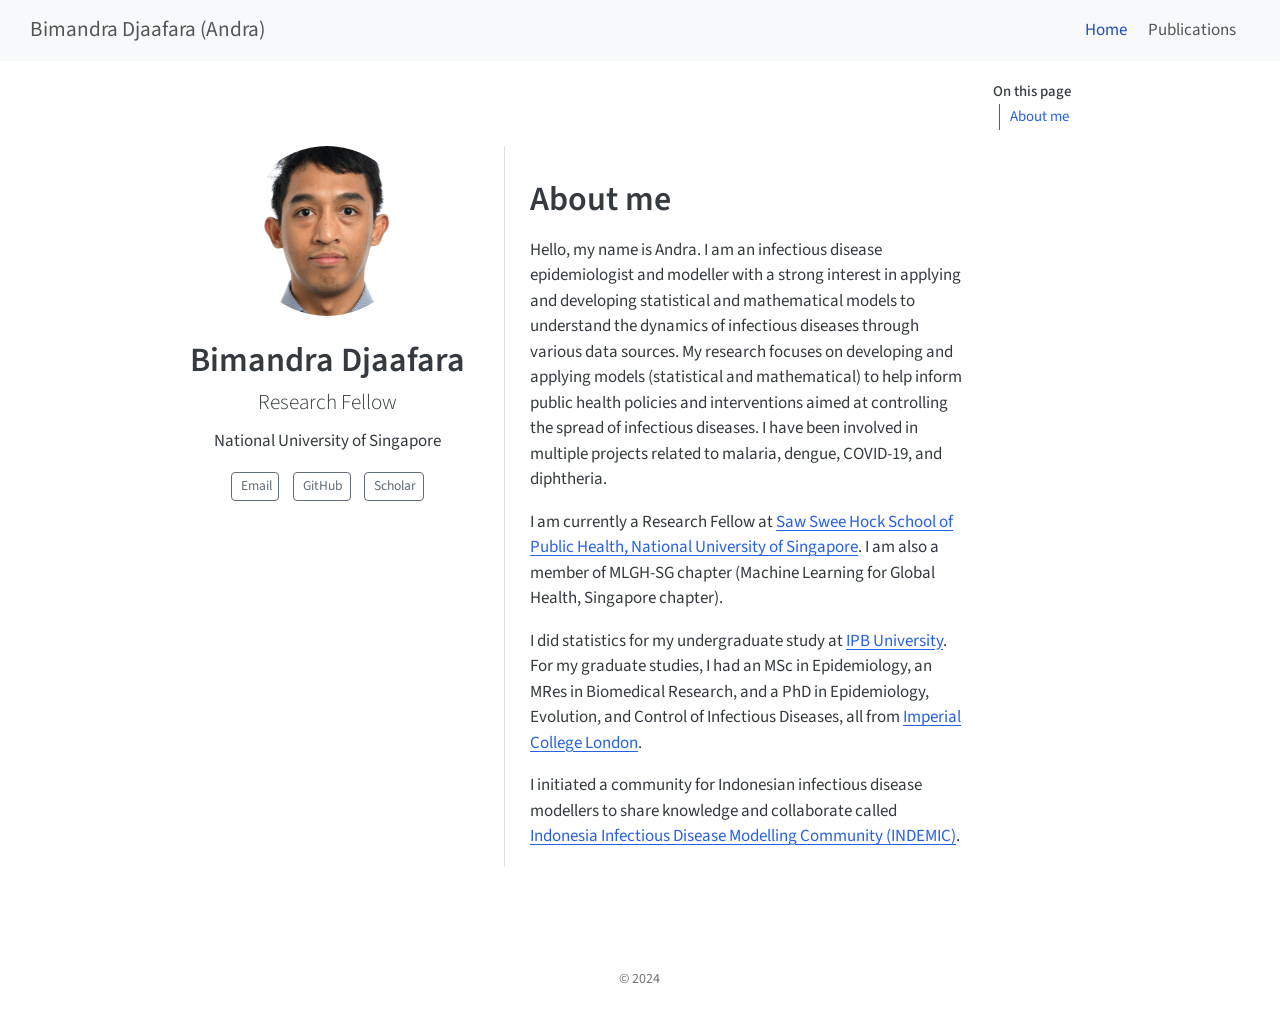
==== docs/index.html @ 8e2cbe67 "update home" ====
<!DOCTYPE html>
<html xmlns="http://www.w3.org/1999/xhtml" lang="en" xml:lang="en"><head>

<meta charset="utf-8">
<meta name="generator" content="quarto-1.4.555">

<meta name="viewport" content="width=device-width, initial-scale=1.0, user-scalable=yes">

<meta name="description" content="National University of Singapore">

<title>Bimandra Djaafara (Andra) - Bimandra Djaafara</title>
<style>
code{white-space: pre-wrap;}
span.smallcaps{font-variant: small-caps;}
div.columns{display: flex; gap: min(4vw, 1.5em);}
div.column{flex: auto; overflow-x: auto;}
div.hanging-indent{margin-left: 1.5em; text-indent: -1.5em;}
ul.task-list{list-style: none;}
ul.task-list li input[type="checkbox"] {
  width: 0.8em;
  margin: 0 0.8em 0.2em -1em; /* quarto-specific, see https://github.com/quarto-dev/quarto-cli/issues/4556 */ 
  vertical-align: middle;
}
</style>


<script src="site_libs/quarto-nav/quarto-nav.js"></script>
<script src="site_libs/quarto-nav/headroom.min.js"></script>
<script src="site_libs/clipboard/clipboard.min.js"></script>
<script src="site_libs/quarto-search/autocomplete.umd.js"></script>
<script src="site_libs/quarto-search/fuse.min.js"></script>
<script src="site_libs/quarto-search/quarto-search.js"></script>
<meta name="quarto:offset" content="./">
<script src="site_libs/quarto-html/quarto.js"></script>
<script src="site_libs/quarto-html/popper.min.js"></script>
<script src="site_libs/quarto-html/tippy.umd.min.js"></script>
<link href="site_libs/quarto-html/tippy.css" rel="stylesheet">
<link href="site_libs/quarto-html/quarto-syntax-highlighting.css" rel="stylesheet" id="quarto-text-highlighting-styles">
<script src="site_libs/bootstrap/bootstrap.min.js"></script>
<link href="site_libs/bootstrap/bootstrap-icons.css" rel="stylesheet">
<link href="site_libs/bootstrap/bootstrap.min.css" rel="stylesheet" id="quarto-bootstrap" data-mode="light">
<script id="quarto-search-options" type="application/json">{
  "location": "navbar",
  "copy-button": false,
  "collapse-after": 3,
  "panel-placement": "end",
  "type": "overlay",
  "limit": 50,
  "keyboard-shortcut": [
    "f",
    "/",
    "s"
  ],
  "show-item-context": false,
  "language": {
    "search-no-results-text": "No results",
    "search-matching-documents-text": "matching documents",
    "search-copy-link-title": "Copy link to search",
    "search-hide-matches-text": "Hide additional matches",
    "search-more-match-text": "more match in this document",
    "search-more-matches-text": "more matches in this document",
    "search-clear-button-title": "Clear",
    "search-text-placeholder": "",
    "search-detached-cancel-button-title": "Cancel",
    "search-submit-button-title": "Submit",
    "search-label": "Search"
  }
}</script>


<link rel="stylesheet" href="styles.css">
</head>

<body class="nav-fixed">

<div id="quarto-search-results"></div>
  <header id="quarto-header" class="headroom fixed-top">
    <nav class="navbar navbar-expand-lg " data-bs-theme="dark">
      <div class="navbar-container container-fluid">
      <div class="navbar-brand-container mx-auto">
    <a class="navbar-brand" href="./index.html">
    <span class="navbar-title">Bimandra Djaafara (Andra)</span>
    </a>
  </div>
            <div id="quarto-search" class="" title="Search"></div>
          <button class="navbar-toggler" type="button" data-bs-toggle="collapse" data-bs-target="#navbarCollapse" aria-controls="navbarCollapse" aria-expanded="false" aria-label="Toggle navigation" onclick="if (window.quartoToggleHeadroom) { window.quartoToggleHeadroom(); }">
  <span class="navbar-toggler-icon"></span>
</button>
          <div class="collapse navbar-collapse" id="navbarCollapse">
            <ul class="navbar-nav navbar-nav-scroll ms-auto">
  <li class="nav-item">
    <a class="nav-link active" href="./index.html" aria-current="page"> 
<span class="menu-text">Home</span></a>
  </li>  
  <li class="nav-item">
    <a class="nav-link" href="./publications.html"> 
<span class="menu-text">Publications</span></a>
  </li>  
</ul>
          </div> <!-- /navcollapse -->
          <div class="quarto-navbar-tools">
</div>
      </div> <!-- /container-fluid -->
    </nav>
</header>
<!-- content -->
<div id="quarto-content" class="quarto-container page-columns page-rows-contents page-layout-article page-navbar">
<!-- sidebar -->
<!-- margin-sidebar -->
    <div id="quarto-margin-sidebar" class="sidebar margin-sidebar">
        <nav id="TOC" role="doc-toc" class="toc-active">
    <h2 id="toc-title">On this page</h2>
   
  <ul>
  <li><a href="#about-me" id="toc-about-me" class="nav-link active" data-scroll-target="#about-me">About me</a></li>
  </ul>
</nav>
    </div>
<!-- main -->
<main class="content" id="quarto-document-content">




<div class="quarto-about-trestles content">
  <div class="about-entity">
    <img src="img/photo.jpg" class="about-image
  round " style="height: 10em; width: 10em;">
<header id="title-block-header" class="quarto-title-block default">
<div class="quarto-title">
<h1 class="title">Bimandra Djaafara</h1>
<p class="subtitle lead">Research Fellow</p>
</div>
<div>
  <div class="description">
    National University of Singapore
  </div>
</div>
<div class="quarto-title-meta">
  </div>
</header>
    <div class="about-links">
  <a href="mailto:bimandra.djaafara@gmail.com" class="about-link" rel="" target="">
    <i class="bi bi-envelope"></i>
     <span class="about-link-text">Email</span>
  </a>
  <a href="https://github.com/andradjaafara" class="about-link" rel="" target="">
    <i class="bi bi-github"></i>
     <span class="about-link-text">GitHub</span>
  </a>
  <a href="https://scholar.google.com/citations?user=Ck1JrcIAAAAJ&amp;hl=en" class="about-link" rel="" target="">
    <i class="bi bi-mortarboard-fill"></i>
     <span class="about-link-text">Scholar</span>
  </a>
</div>
  </div>
  <div class="about-contents"><div id="ppc">
<section id="about-me" class="level1">
<h1>About me</h1>
<p>Hello, my name is Andra. I am an infectious disease epidemiologist and modeller with a strong interest in applying and developing statistical and mathematical models to understand the dynamics of infectious diseases through various data sources. My research focuses on developing and applying models (statistical and mathematical) to help inform public health policies and interventions aimed at controlling the spread of infectious diseases. I have been involved in multiple projects related to malaria, dengue, COVID-19, and diphtheria.</p>
<p>I am currently a Research Fellow at <a href="https://sph.nus.edu.sg/">Saw Swee Hock School of Public Health, National University of Singapore</a>. I am also a member of MLGH-SG chapter (Machine Learning for Global Health, Singapore chapter).</p>
<p>I did statistics for my undergraduate study at <a href="https://stat.ipb.ac.id/">IPB University</a>. For my graduate studies, I had an MSc in Epidemiology, an MRes in Biomedical Research, and a PhD in Epidemiology, Evolution, and Control of Infectious Diseases, all from <a href="https://www.imperial.ac.uk/mrc-global-infectious-disease-analysis/">Imperial College London</a>.</p>
<p>I initiated a community for Indonesian infectious disease modellers to share knowledge and collaborate called <a href="https://sites.google.com/view/indemic/home">Indonesia Infectious Disease Modelling Community (INDEMIC)</a>.</p>
</section>
</div></div>
</div>





</main> <!-- /main -->
<script id="quarto-html-after-body" type="application/javascript">
window.document.addEventListener("DOMContentLoaded", function (event) {
  const toggleBodyColorMode = (bsSheetEl) => {
    const mode = bsSheetEl.getAttribute("data-mode");
    const bodyEl = window.document.querySelector("body");
    if (mode === "dark") {
      bodyEl.classList.add("quarto-dark");
      bodyEl.classList.remove("quarto-light");
    } else {
      bodyEl.classList.add("quarto-light");
      bodyEl.classList.remove("quarto-dark");
    }
  }
  const toggleBodyColorPrimary = () => {
    const bsSheetEl = window.document.querySelector("link#quarto-bootstrap");
    if (bsSheetEl) {
      toggleBodyColorMode(bsSheetEl);
    }
  }
  toggleBodyColorPrimary();  
  const isCodeAnnotation = (el) => {
    for (const clz of el.classList) {
      if (clz.startsWith('code-annotation-')) {                     
        return true;
      }
    }
    return false;
  }
  const clipboard = new window.ClipboardJS('.code-copy-button', {
    text: function(trigger) {
      const codeEl = trigger.previousElementSibling.cloneNode(true);
      for (const childEl of codeEl.children) {
        if (isCodeAnnotation(childEl)) {
          childEl.remove();
        }
      }
      return codeEl.innerText;
    }
  });
  clipboard.on('success', function(e) {
    // button target
    const button = e.trigger;
    // don't keep focus
    button.blur();
    // flash "checked"
    button.classList.add('code-copy-button-checked');
    var currentTitle = button.getAttribute("title");
    button.setAttribute("title", "Copied!");
    let tooltip;
    if (window.bootstrap) {
      button.setAttribute("data-bs-toggle", "tooltip");
      button.setAttribute("data-bs-placement", "left");
      button.setAttribute("data-bs-title", "Copied!");
      tooltip = new bootstrap.Tooltip(button, 
        { trigger: "manual", 
          customClass: "code-copy-button-tooltip",
          offset: [0, -8]});
      tooltip.show();    
    }
    setTimeout(function() {
      if (tooltip) {
        tooltip.hide();
        button.removeAttribute("data-bs-title");
        button.removeAttribute("data-bs-toggle");
        button.removeAttribute("data-bs-placement");
      }
      button.setAttribute("title", currentTitle);
      button.classList.remove('code-copy-button-checked');
    }, 1000);
    // clear code selection
    e.clearSelection();
  });
    var localhostRegex = new RegExp(/^(?:http|https):\/\/localhost\:?[0-9]*\//);
    var mailtoRegex = new RegExp(/^mailto:/);
      var filterRegex = new RegExp('/' + window.location.host + '/');
    var isInternal = (href) => {
        return filterRegex.test(href) || localhostRegex.test(href) || mailtoRegex.test(href);
    }
    // Inspect non-navigation links and adorn them if external
 	var links = window.document.querySelectorAll('a[href]:not(.nav-link):not(.navbar-brand):not(.toc-action):not(.sidebar-link):not(.sidebar-item-toggle):not(.pagination-link):not(.no-external):not([aria-hidden]):not(.dropdown-item):not(.quarto-navigation-tool)');
    for (var i=0; i<links.length; i++) {
      const link = links[i];
      if (!isInternal(link.href)) {
        // undo the damage that might have been done by quarto-nav.js in the case of
        // links that we want to consider external
        if (link.dataset.originalHref !== undefined) {
          link.href = link.dataset.originalHref;
        }
      }
    }
  function tippyHover(el, contentFn, onTriggerFn, onUntriggerFn) {
    const config = {
      allowHTML: true,
      maxWidth: 500,
      delay: 100,
      arrow: false,
      appendTo: function(el) {
          return el.parentElement;
      },
      interactive: true,
      interactiveBorder: 10,
      theme: 'quarto',
      placement: 'bottom-start',
    };
    if (contentFn) {
      config.content = contentFn;
    }
    if (onTriggerFn) {
      config.onTrigger = onTriggerFn;
    }
    if (onUntriggerFn) {
      config.onUntrigger = onUntriggerFn;
    }
    window.tippy(el, config); 
  }
  const noterefs = window.document.querySelectorAll('a[role="doc-noteref"]');
  for (var i=0; i<noterefs.length; i++) {
    const ref = noterefs[i];
    tippyHover(ref, function() {
      // use id or data attribute instead here
      let href = ref.getAttribute('data-footnote-href') || ref.getAttribute('href');
      try { href = new URL(href).hash; } catch {}
      const id = href.replace(/^#\/?/, "");
      const note = window.document.getElementById(id);
      if (note) {
        return note.innerHTML;
      } else {
        return "";
      }
    });
  }
  const xrefs = window.document.querySelectorAll('a.quarto-xref');
  const processXRef = (id, note) => {
    // Strip column container classes
    const stripColumnClz = (el) => {
      el.classList.remove("page-full", "page-columns");
      if (el.children) {
        for (const child of el.children) {
          stripColumnClz(child);
        }
      }
    }
    stripColumnClz(note)
    if (id === null || id.startsWith('sec-')) {
      // Special case sections, only their first couple elements
      const container = document.createElement("div");
      if (note.children && note.children.length > 2) {
        container.appendChild(note.children[0].cloneNode(true));
        for (let i = 1; i < note.children.length; i++) {
          const child = note.children[i];
          if (child.tagName === "P" && child.innerText === "") {
            continue;
          } else {
            container.appendChild(child.cloneNode(true));
            break;
          }
        }
        if (window.Quarto?.typesetMath) {
          window.Quarto.typesetMath(container);
        }
        return container.innerHTML
      } else {
        if (window.Quarto?.typesetMath) {
          window.Quarto.typesetMath(note);
        }
        return note.innerHTML;
      }
    } else {
      // Remove any anchor links if they are present
      const anchorLink = note.querySelector('a.anchorjs-link');
      if (anchorLink) {
        anchorLink.remove();
      }
      if (window.Quarto?.typesetMath) {
        window.Quarto.typesetMath(note);
      }
      // TODO in 1.5, we should make sure this works without a callout special case
      if (note.classList.contains("callout")) {
        return note.outerHTML;
      } else {
        return note.innerHTML;
      }
    }
  }
  for (var i=0; i<xrefs.length; i++) {
    const xref = xrefs[i];
    tippyHover(xref, undefined, function(instance) {
      instance.disable();
      let url = xref.getAttribute('href');
      let hash = undefined; 
      if (url.startsWith('#')) {
        hash = url;
      } else {
        try { hash = new URL(url).hash; } catch {}
      }
      if (hash) {
        const id = hash.replace(/^#\/?/, "");
        const note = window.document.getElementById(id);
        if (note !== null) {
          try {
            const html = processXRef(id, note.cloneNode(true));
            instance.setContent(html);
          } finally {
            instance.enable();
            instance.show();
          }
        } else {
          // See if we can fetch this
          fetch(url.split('#')[0])
          .then(res => res.text())
          .then(html => {
            const parser = new DOMParser();
            const htmlDoc = parser.parseFromString(html, "text/html");
            const note = htmlDoc.getElementById(id);
            if (note !== null) {
              const html = processXRef(id, note);
              instance.setContent(html);
            } 
          }).finally(() => {
            instance.enable();
            instance.show();
          });
        }
      } else {
        // See if we can fetch a full url (with no hash to target)
        // This is a special case and we should probably do some content thinning / targeting
        fetch(url)
        .then(res => res.text())
        .then(html => {
          const parser = new DOMParser();
          const htmlDoc = parser.parseFromString(html, "text/html");
          const note = htmlDoc.querySelector('main.content');
          if (note !== null) {
            // This should only happen for chapter cross references
            // (since there is no id in the URL)
            // remove the first header
            if (note.children.length > 0 && note.children[0].tagName === "HEADER") {
              note.children[0].remove();
            }
            const html = processXRef(null, note);
            instance.setContent(html);
          } 
        }).finally(() => {
          instance.enable();
          instance.show();
        });
      }
    }, function(instance) {
    });
  }
      let selectedAnnoteEl;
      const selectorForAnnotation = ( cell, annotation) => {
        let cellAttr = 'data-code-cell="' + cell + '"';
        let lineAttr = 'data-code-annotation="' +  annotation + '"';
        const selector = 'span[' + cellAttr + '][' + lineAttr + ']';
        return selector;
      }
      const selectCodeLines = (annoteEl) => {
        const doc = window.document;
        const targetCell = annoteEl.getAttribute("data-target-cell");
        const targetAnnotation = annoteEl.getAttribute("data-target-annotation");
        const annoteSpan = window.document.querySelector(selectorForAnnotation(targetCell, targetAnnotation));
        const lines = annoteSpan.getAttribute("data-code-lines").split(",");
        const lineIds = lines.map((line) => {
          return targetCell + "-" + line;
        })
        let top = null;
        let height = null;
        let parent = null;
        if (lineIds.length > 0) {
            //compute the position of the single el (top and bottom and make a div)
            const el = window.document.getElementById(lineIds[0]);
            top = el.offsetTop;
            height = el.offsetHeight;
            parent = el.parentElement.parentElement;
          if (lineIds.length > 1) {
            const lastEl = window.document.getElementById(lineIds[lineIds.length - 1]);
            const bottom = lastEl.offsetTop + lastEl.offsetHeight;
            height = bottom - top;
          }
          if (top !== null && height !== null && parent !== null) {
            // cook up a div (if necessary) and position it 
            let div = window.document.getElementById("code-annotation-line-highlight");
            if (div === null) {
              div = window.document.createElement("div");
              div.setAttribute("id", "code-annotation-line-highlight");
              div.style.position = 'absolute';
              parent.appendChild(div);
            }
            div.style.top = top - 2 + "px";
            div.style.height = height + 4 + "px";
            div.style.left = 0;
            let gutterDiv = window.document.getElementById("code-annotation-line-highlight-gutter");
            if (gutterDiv === null) {
              gutterDiv = window.document.createElement("div");
              gutterDiv.setAttribute("id", "code-annotation-line-highlight-gutter");
              gutterDiv.style.position = 'absolute';
              const codeCell = window.document.getElementById(targetCell);
              const gutter = codeCell.querySelector('.code-annotation-gutter');
              gutter.appendChild(gutterDiv);
            }
            gutterDiv.style.top = top - 2 + "px";
            gutterDiv.style.height = height + 4 + "px";
          }
          selectedAnnoteEl = annoteEl;
        }
      };
      const unselectCodeLines = () => {
        const elementsIds = ["code-annotation-line-highlight", "code-annotation-line-highlight-gutter"];
        elementsIds.forEach((elId) => {
          const div = window.document.getElementById(elId);
          if (div) {
            div.remove();
          }
        });
        selectedAnnoteEl = undefined;
      };
        // Handle positioning of the toggle
    window.addEventListener(
      "resize",
      throttle(() => {
        elRect = undefined;
        if (selectedAnnoteEl) {
          selectCodeLines(selectedAnnoteEl);
        }
      }, 10)
    );
    function throttle(fn, ms) {
    let throttle = false;
    let timer;
      return (...args) => {
        if(!throttle) { // first call gets through
            fn.apply(this, args);
            throttle = true;
        } else { // all the others get throttled
            if(timer) clearTimeout(timer); // cancel #2
            timer = setTimeout(() => {
              fn.apply(this, args);
              timer = throttle = false;
            }, ms);
        }
      };
    }
      // Attach click handler to the DT
      const annoteDls = window.document.querySelectorAll('dt[data-target-cell]');
      for (const annoteDlNode of annoteDls) {
        annoteDlNode.addEventListener('click', (event) => {
          const clickedEl = event.target;
          if (clickedEl !== selectedAnnoteEl) {
            unselectCodeLines();
            const activeEl = window.document.querySelector('dt[data-target-cell].code-annotation-active');
            if (activeEl) {
              activeEl.classList.remove('code-annotation-active');
            }
            selectCodeLines(clickedEl);
            clickedEl.classList.add('code-annotation-active');
          } else {
            // Unselect the line
            unselectCodeLines();
            clickedEl.classList.remove('code-annotation-active');
          }
        });
      }
  const findCites = (el) => {
    const parentEl = el.parentElement;
    if (parentEl) {
      const cites = parentEl.dataset.cites;
      if (cites) {
        return {
          el,
          cites: cites.split(' ')
        };
      } else {
        return findCites(el.parentElement)
      }
    } else {
      return undefined;
    }
  };
  var bibliorefs = window.document.querySelectorAll('a[role="doc-biblioref"]');
  for (var i=0; i<bibliorefs.length; i++) {
    const ref = bibliorefs[i];
    const citeInfo = findCites(ref);
    if (citeInfo) {
      tippyHover(citeInfo.el, function() {
        var popup = window.document.createElement('div');
        citeInfo.cites.forEach(function(cite) {
          var citeDiv = window.document.createElement('div');
          citeDiv.classList.add('hanging-indent');
          citeDiv.classList.add('csl-entry');
          var biblioDiv = window.document.getElementById('ref-' + cite);
          if (biblioDiv) {
            citeDiv.innerHTML = biblioDiv.innerHTML;
          }
          popup.appendChild(citeDiv);
        });
        return popup.innerHTML;
      });
    }
  }
});
</script>
</div> <!-- /content -->
<footer class="footer">
  <div class="nav-footer">
    <div class="nav-footer-left">
      &nbsp;
    </div>   
    <div class="nav-footer-center">
<p>© 2024</p>
</div>
    <div class="nav-footer-right">
      &nbsp;
    </div>
  </div>
</footer>




</body></html>
---- docs/site_libs/quarto-html/tippy.css ----
.tippy-box[data-animation=fade][data-state=hidden]{opacity:0}[data-tippy-root]{max-width:calc(100vw - 10px)}.tippy-box{position:relative;background-color:#333;color:#fff;border-radius:4px;font-size:14px;line-height:1.4;white-space:normal;outline:0;transition-property:transform,visibility,opacity}.tippy-box[data-placement^=top]>.tippy-arrow{bottom:0}.tippy-box[data-placement^=top]>.tippy-arrow:before{bottom:-7px;left:0;border-width:8px 8px 0;border-top-color:initial;transform-origin:center top}.tippy-box[data-placement^=bottom]>.tippy-arrow{top:0}.tippy-box[data-placement^=bottom]>.tippy-arrow:before{top:-7px;left:0;border-width:0 8px 8px;border-bottom-color:initial;transform-origin:center bottom}.tippy-box[data-placement^=left]>.tippy-arrow{right:0}.tippy-box[data-placement^=left]>.tippy-arrow:before{border-width:8px 0 8px 8px;border-left-color:initial;right:-7px;transform-origin:center left}.tippy-box[data-placement^=right]>.tippy-arrow{left:0}.tippy-box[data-placement^=right]>.tippy-arrow:before{left:-7px;border-width:8px 8px 8px 0;border-right-color:initial;transform-origin:center right}.tippy-box[data-inertia][data-state=visible]{transition-timing-function:cubic-bezier(.54,1.5,.38,1.11)}.tippy-arrow{width:16px;height:16px;color:#333}.tippy-arrow:before{content:"";position:absolute;border-color:transparent;border-style:solid}.tippy-content{position:relative;padding:5px 9px;z-index:1}
---- docs/styles.css ----
/* css styles */
.hero {
  width: 67%;
  max-height: 400px;
  margin-left: auto;
  margin-right: auto;
  display: block;
  padding-top: 20px;
  padding-bottom: 20px;
}

.quarto-about-jolla p.subtitle {
 text-align: center;
}

.card-other-values {
  margin-bottom: 0;
}

.quarto-grid-item .card-other-values tr > td:first-of-type {
    font-weight: 600;
    padding-right: 0;
    padding-left: 0;
    vertical-align: top;
    width: 50%;
}

.pub-list a.btn {
  font-size: 80%;
  border-radius: 4px;
  border: 1px solid black;
  margin-top: 0.5rem;
  margin-bottom: 1.5rem;
  margin-right: 0.2rem;
  padding-left: 0.5rem;
  padding-right: 0.5rem;
  padding-top: 0.25rem;
  padding-bottom: 0.25rem;
}

iframe.slide-deck {
  border: 3px solid #dee2e6;
  width: 100%;
  height: 475px;
}
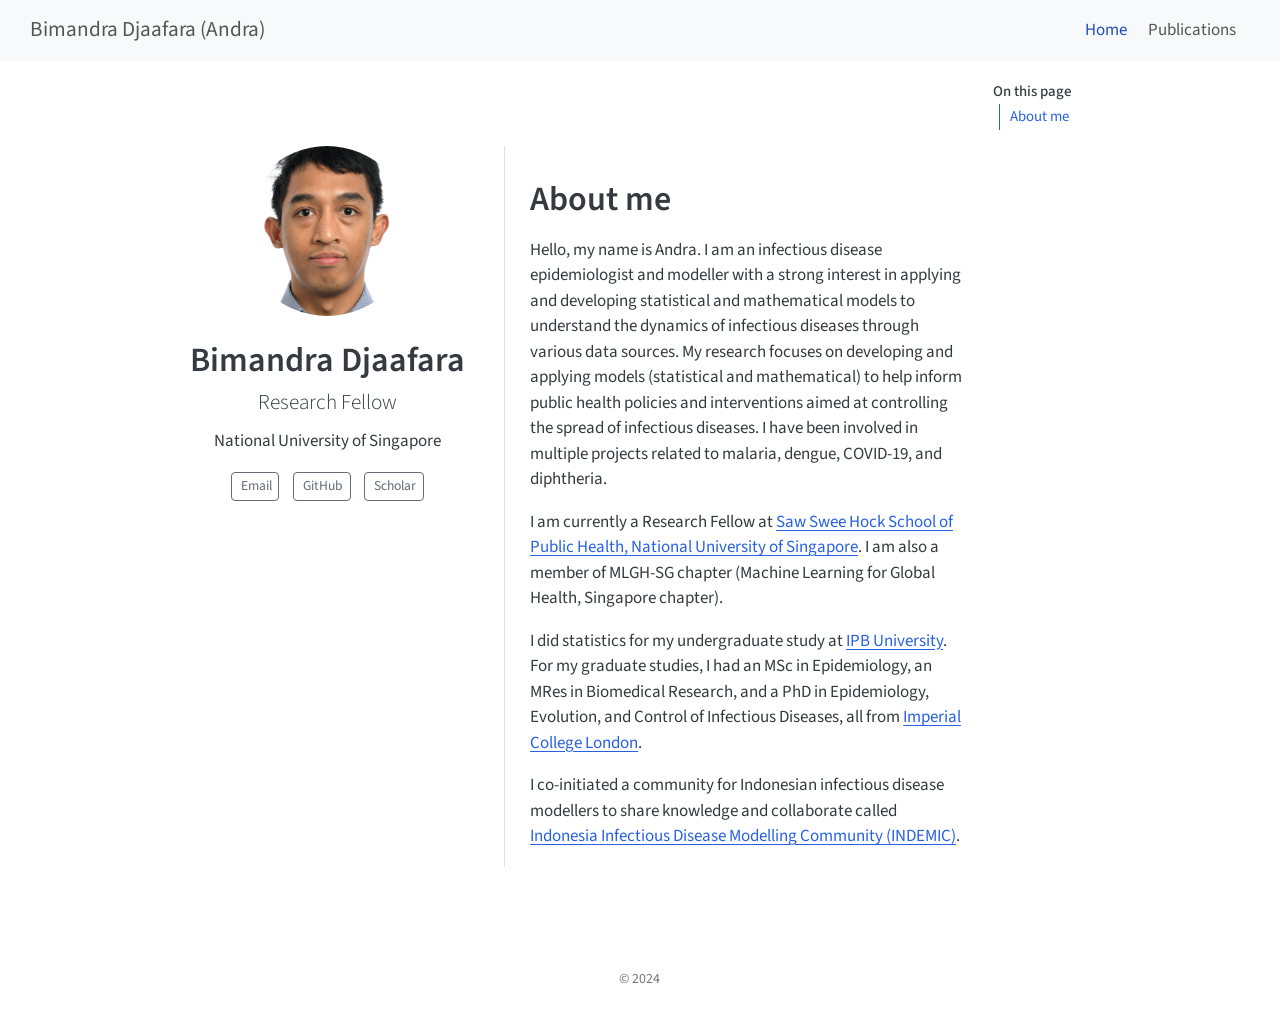
==== commit f10e5e91: "update home" ====
--- a/docs/index.html
+++ b/docs/index.html
@@ -160,7 +160,7 @@
 <p>Hello, my name is Andra. I am an infectious disease epidemiologist and modeller with a strong interest in applying and developing statistical and mathematical models to understand the dynamics of infectious diseases through various data sources. My research focuses on developing and applying models (statistical and mathematical) to help inform public health policies and interventions aimed at controlling the spread of infectious diseases. I have been involved in multiple projects related to malaria, dengue, COVID-19, and diphtheria.</p>
 <p>I am currently a Research Fellow at <a href="https://sph.nus.edu.sg/">Saw Swee Hock School of Public Health, National University of Singapore</a>. I am also a member of MLGH-SG chapter (Machine Learning for Global Health, Singapore chapter).</p>
 <p>I did statistics for my undergraduate study at <a href="https://stat.ipb.ac.id/">IPB University</a>. For my graduate studies, I had an MSc in Epidemiology, an MRes in Biomedical Research, and a PhD in Epidemiology, Evolution, and Control of Infectious Diseases, all from <a href="https://www.imperial.ac.uk/mrc-global-infectious-disease-analysis/">Imperial College London</a>.</p>
-<p>I initiated a community for Indonesian infectious disease modellers to share knowledge and collaborate called <a href="https://sites.google.com/view/indemic/home">Indonesia Infectious Disease Modelling Community (INDEMIC)</a>.</p>
+<p>I co-initiated a community for Indonesian infectious disease modellers to share knowledge and collaborate called <a href="https://sites.google.com/view/indemic/home">Indonesia Infectious Disease Modelling Community (INDEMIC)</a>.</p>
 </section>
 </div></div>
 </div>
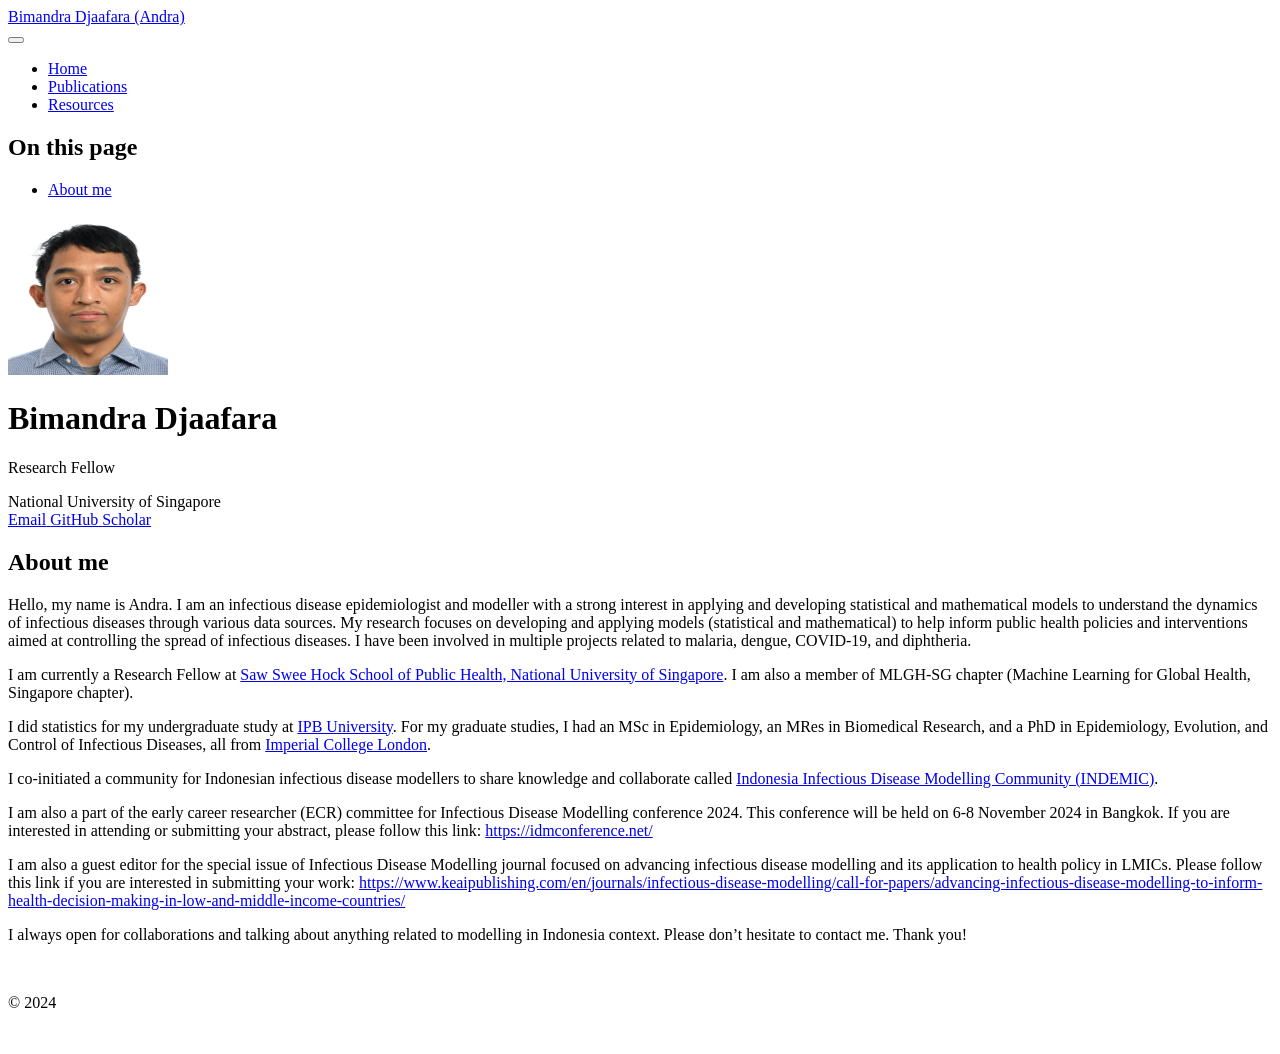
==== commit 7e362031: "update resources" ====
--- a/docs/index.html
+++ b/docs/index.html
@@ -2,13 +2,13 @@
 <html xmlns="http://www.w3.org/1999/xhtml" lang="en" xml:lang="en"><head>
 
 <meta charset="utf-8">
-<meta name="generator" content="quarto-1.4.555">
+<meta name="generator" content="quarto-1.5.55">
 
 <meta name="viewport" content="width=device-width, initial-scale=1.0, user-scalable=yes">
 
 <meta name="description" content="National University of Singapore">
 
-<title>Bimandra Djaafara (Andra) - Bimandra Djaafara</title>
+<title>Bimandra Djaafara – Bimandra Djaafara (Andra)</title>
 <style>
 code{white-space: pre-wrap;}
 span.smallcaps{font-variant: small-caps;}
@@ -83,7 +83,7 @@
     </a>
   </div>
             <div id="quarto-search" class="" title="Search"></div>
-          <button class="navbar-toggler" type="button" data-bs-toggle="collapse" data-bs-target="#navbarCollapse" aria-controls="navbarCollapse" aria-expanded="false" aria-label="Toggle navigation" onclick="if (window.quartoToggleHeadroom) { window.quartoToggleHeadroom(); }">
+          <button class="navbar-toggler" type="button" data-bs-toggle="collapse" data-bs-target="#navbarCollapse" aria-controls="navbarCollapse" role="menu" aria-expanded="false" aria-label="Toggle navigation" onclick="if (window.quartoToggleHeadroom) { window.quartoToggleHeadroom(); }">
   <span class="navbar-toggler-icon"></span>
 </button>
           <div class="collapse navbar-collapse" id="navbarCollapse">
@@ -96,9 +96,13 @@
     <a class="nav-link" href="./publications.html"> 
 <span class="menu-text">Publications</span></a>
   </li>  
+  <li class="nav-item">
+    <a class="nav-link" href="./resources.html"> 
+<span class="menu-text">Resources</span></a>
+  </li>  
 </ul>
           </div> <!-- /navcollapse -->
-          <div class="quarto-navbar-tools">
+            <div class="quarto-navbar-tools">
 </div>
       </div> <!-- /container-fluid -->
     </nav>
@@ -122,7 +126,7 @@
 
 
 
-<div class="quarto-about-trestles content">
+<div class="quarto-about-trestles">
   <div class="about-entity">
     <img src="img/photo.jpg" class="about-image
   round " style="height: 10em; width: 10em;">
@@ -161,6 +165,9 @@
 <p>I am currently a Research Fellow at <a href="https://sph.nus.edu.sg/">Saw Swee Hock School of Public Health, National University of Singapore</a>. I am also a member of MLGH-SG chapter (Machine Learning for Global Health, Singapore chapter).</p>
 <p>I did statistics for my undergraduate study at <a href="https://stat.ipb.ac.id/">IPB University</a>. For my graduate studies, I had an MSc in Epidemiology, an MRes in Biomedical Research, and a PhD in Epidemiology, Evolution, and Control of Infectious Diseases, all from <a href="https://www.imperial.ac.uk/mrc-global-infectious-disease-analysis/">Imperial College London</a>.</p>
 <p>I co-initiated a community for Indonesian infectious disease modellers to share knowledge and collaborate called <a href="https://sites.google.com/view/indemic/home">Indonesia Infectious Disease Modelling Community (INDEMIC)</a>.</p>
+<p>I am also a part of the early career researcher (ECR) committee for Infectious Disease Modelling conference 2024. This conference will be held on 6-8 November 2024 in Bangkok. If you are interested in attending or submitting your abstract, please follow this link: <a href="https://idmconference.net/" class="uri">https://idmconference.net/</a></p>
+<p>I am also a guest editor for the special issue of Infectious Disease Modelling journal focused on advancing infectious disease modelling and its application to health policy in LMICs. Please follow this link if you are interested in submitting your work: <a href="https://www.keaipublishing.com/en/journals/infectious-disease-modelling/call-for-papers/advancing-infectious-disease-modelling-to-inform-health-decision-making-in-low-and-middle-income-countries/" class="uri">https://www.keaipublishing.com/en/journals/infectious-disease-modelling/call-for-papers/advancing-infectious-disease-modelling-to-inform-health-decision-making-in-low-and-middle-income-countries/</a></p>
+<p>I always open for collaborations and talking about anything related to modelling in Indonesia context. Please don’t hesitate to contact me. Thank you!</p>
 </section>
 </div></div>
 </div>
@@ -198,18 +205,7 @@
     }
     return false;
   }
-  const clipboard = new window.ClipboardJS('.code-copy-button', {
-    text: function(trigger) {
-      const codeEl = trigger.previousElementSibling.cloneNode(true);
-      for (const childEl of codeEl.children) {
-        if (isCodeAnnotation(childEl)) {
-          childEl.remove();
-        }
-      }
-      return codeEl.innerText;
-    }
-  });
-  clipboard.on('success', function(e) {
+  const onCopySuccess = function(e) {
     // button target
     const button = e.trigger;
     // don't keep focus
@@ -241,7 +237,29 @@
     }, 1000);
     // clear code selection
     e.clearSelection();
+  }
+  const getTextToCopy = function(trigger) {
+      const codeEl = trigger.previousElementSibling.cloneNode(true);
+      for (const childEl of codeEl.children) {
+        if (isCodeAnnotation(childEl)) {
+          childEl.remove();
+        }
+      }
+      return codeEl.innerText;
+  }
+  const clipboard = new window.ClipboardJS('.code-copy-button:not([data-in-quarto-modal])', {
+    text: getTextToCopy
   });
+  clipboard.on('success', onCopySuccess);
+  if (window.document.getElementById('quarto-embedded-source-code-modal')) {
+    // For code content inside modals, clipBoardJS needs to be initialized with a container option
+    // TODO: Check when it could be a function (https://github.com/zenorocha/clipboard.js/issues/860)
+    const clipboardModal = new window.ClipboardJS('.code-copy-button[data-in-quarto-modal]', {
+      text: getTextToCopy,
+      container: window.document.getElementById('quarto-embedded-source-code-modal')
+    });
+    clipboardModal.on('success', onCopySuccess);
+  }
     var localhostRegex = new RegExp(/^(?:http|https):\/\/localhost\:?[0-9]*\//);
     var mailtoRegex = new RegExp(/^mailto:/);
       var filterRegex = new RegExp('/' + window.location.host + '/');
@@ -249,7 +267,7 @@
         return filterRegex.test(href) || localhostRegex.test(href) || mailtoRegex.test(href);
     }
     // Inspect non-navigation links and adorn them if external
- 	var links = window.document.querySelectorAll('a[href]:not(.nav-link):not(.navbar-brand):not(.toc-action):not(.sidebar-link):not(.sidebar-item-toggle):not(.pagination-link):not(.no-external):not([aria-hidden]):not(.dropdown-item):not(.quarto-navigation-tool)');
+ 	var links = window.document.querySelectorAll('a[href]:not(.nav-link):not(.navbar-brand):not(.toc-action):not(.sidebar-link):not(.sidebar-item-toggle):not(.pagination-link):not(.no-external):not([aria-hidden]):not(.dropdown-item):not(.quarto-navigation-tool):not(.about-link)');
     for (var i=0; i<links.length; i++) {
       const link = links[i];
       if (!isInternal(link.href)) {
--- a/docs/site_libs/quarto-html/quarto-syntax-highlighting.css
+++ b/docs/site_libs/quarto-html/quarto-syntax-highlighting.css
@@ -0,0 +1,205 @@
+/* quarto syntax highlight colors */
+:root {
+  --quarto-hl-ot-color: #003B4F;
+  --quarto-hl-at-color: #657422;
+  --quarto-hl-ss-color: #20794D;
+  --quarto-hl-an-color: #5E5E5E;
+  --quarto-hl-fu-color: #4758AB;
+  --quarto-hl-st-color: #20794D;
+  --quarto-hl-cf-color: #003B4F;
+  --quarto-hl-op-color: #5E5E5E;
+  --quarto-hl-er-color: #AD0000;
+  --quarto-hl-bn-color: #AD0000;
+  --quarto-hl-al-color: #AD0000;
+  --quarto-hl-va-color: #111111;
+  --quarto-hl-bu-color: inherit;
+  --quarto-hl-ex-color: inherit;
+  --quarto-hl-pp-color: #AD0000;
+  --quarto-hl-in-color: #5E5E5E;
+  --quarto-hl-vs-color: #20794D;
+  --quarto-hl-wa-color: #5E5E5E;
+  --quarto-hl-do-color: #5E5E5E;
+  --quarto-hl-im-color: #00769E;
+  --quarto-hl-ch-color: #20794D;
+  --quarto-hl-dt-color: #AD0000;
+  --quarto-hl-fl-color: #AD0000;
+  --quarto-hl-co-color: #5E5E5E;
+  --quarto-hl-cv-color: #5E5E5E;
+  --quarto-hl-cn-color: #8f5902;
+  --quarto-hl-sc-color: #5E5E5E;
+  --quarto-hl-dv-color: #AD0000;
+  --quarto-hl-kw-color: #003B4F;
+}
+
+/* other quarto variables */
+:root {
+  --quarto-font-monospace: SFMono-Regular, Menlo, Monaco, Consolas, "Liberation Mono", "Courier New", monospace;
+}
+
+pre > code.sourceCode > span {
+  color: #003B4F;
+}
+
+code span {
+  color: #003B4F;
+}
+
+code.sourceCode > span {
+  color: #003B4F;
+}
+
+div.sourceCode,
+div.sourceCode pre.sourceCode {
+  color: #003B4F;
+}
+
+code span.ot {
+  color: #003B4F;
+  font-style: inherit;
+}
+
+code span.at {
+  color: #657422;
+  font-style: inherit;
+}
+
+code span.ss {
+  color: #20794D;
+  font-style: inherit;
+}
+
+code span.an {
+  color: #5E5E5E;
+  font-style: inherit;
+}
+
+code span.fu {
+  color: #4758AB;
+  font-style: inherit;
+}
+
+code span.st {
+  color: #20794D;
+  font-style: inherit;
+}
+
+code span.cf {
+  color: #003B4F;
+  font-weight: bold;
+  font-style: inherit;
+}
+
+code span.op {
+  color: #5E5E5E;
+  font-style: inherit;
+}
+
+code span.er {
+  color: #AD0000;
+  font-style: inherit;
+}
+
+code span.bn {
+  color: #AD0000;
+  font-style: inherit;
+}
+
+code span.al {
+  color: #AD0000;
+  font-style: inherit;
+}
+
+code span.va {
+  color: #111111;
+  font-style: inherit;
+}
+
+code span.bu {
+  font-style: inherit;
+}
+
+code span.ex {
+  font-style: inherit;
+}
+
+code span.pp {
+  color: #AD0000;
+  font-style: inherit;
+}
+
+code span.in {
+  color: #5E5E5E;
+  font-style: inherit;
+}
+
+code span.vs {
+  color: #20794D;
+  font-style: inherit;
+}
+
+code span.wa {
+  color: #5E5E5E;
+  font-style: italic;
+}
+
+code span.do {
+  color: #5E5E5E;
+  font-style: italic;
+}
+
+code span.im {
+  color: #00769E;
+  font-style: inherit;
+}
+
+code span.ch {
+  color: #20794D;
+  font-style: inherit;
+}
+
+code span.dt {
+  color: #AD0000;
+  font-style: inherit;
+}
+
+code span.fl {
+  color: #AD0000;
+  font-style: inherit;
+}
+
+code span.co {
+  color: #5E5E5E;
+  font-style: inherit;
+}
+
+code span.cv {
+  color: #5E5E5E;
+  font-style: italic;
+}
+
+code span.cn {
+  color: #8f5902;
+  font-style: inherit;
+}
+
+code span.sc {
+  color: #5E5E5E;
+  font-style: inherit;
+}
+
+code span.dv {
+  color: #AD0000;
+  font-style: inherit;
+}
+
+code span.kw {
+  color: #003B4F;
+  font-weight: bold;
+  font-style: inherit;
+}
+
+.prevent-inlining {
+  content: "</";
+}
+
+/*# sourceMappingURL=debc5d5d77c3f9108843748ff7464032.css.map */
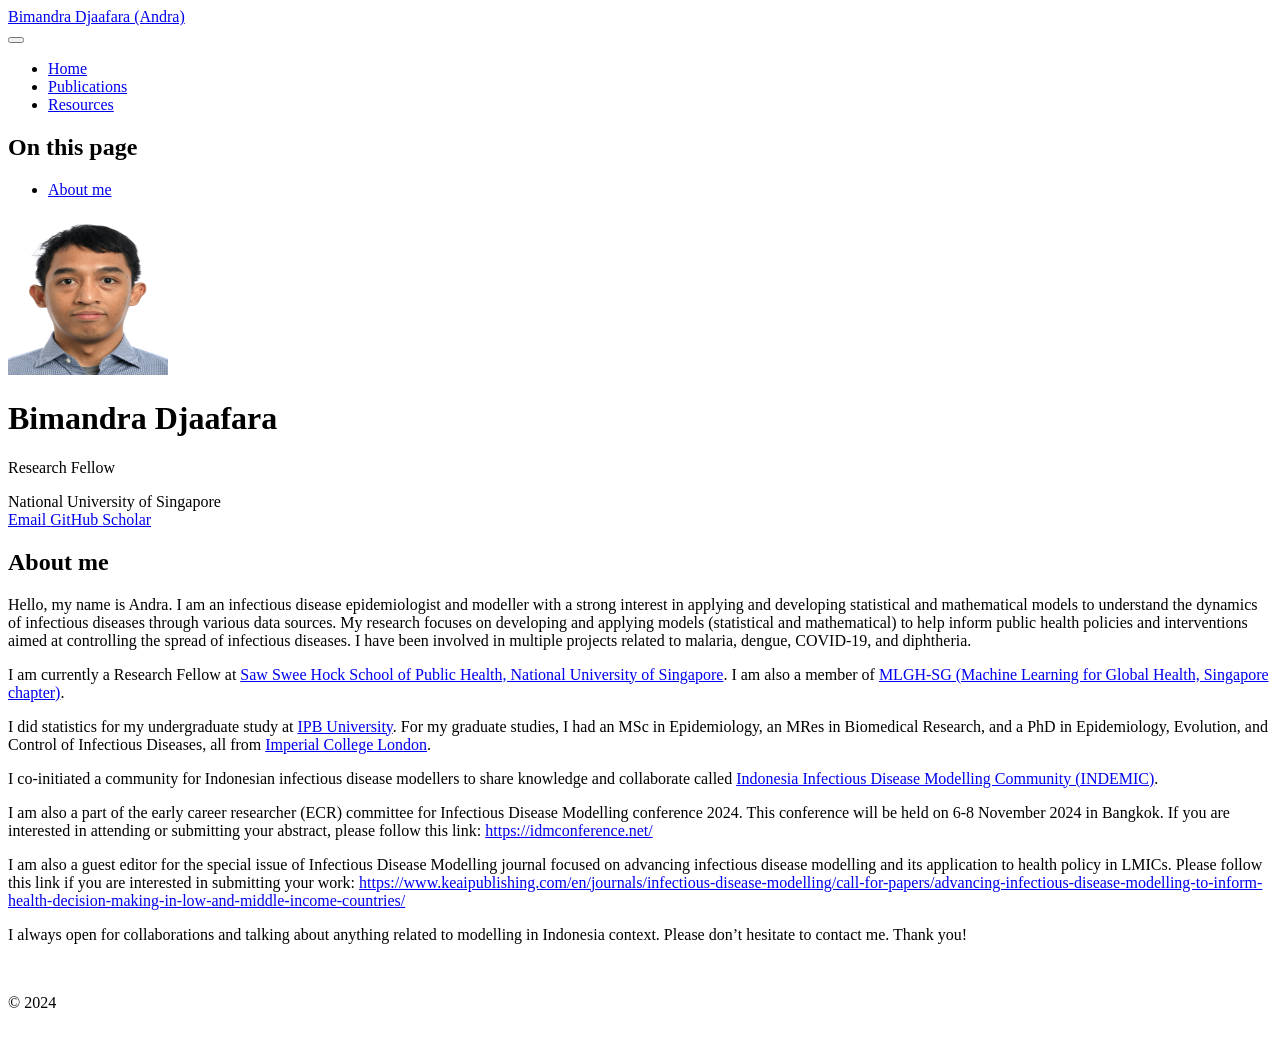
==== commit 555ba3e5: "edit index" ====
--- a/docs/index.html
+++ b/docs/index.html
@@ -162,7 +162,7 @@
 <section id="about-me" class="level1">
 <h1>About me</h1>
 <p>Hello, my name is Andra. I am an infectious disease epidemiologist and modeller with a strong interest in applying and developing statistical and mathematical models to understand the dynamics of infectious diseases through various data sources. My research focuses on developing and applying models (statistical and mathematical) to help inform public health policies and interventions aimed at controlling the spread of infectious diseases. I have been involved in multiple projects related to malaria, dengue, COVID-19, and diphtheria.</p>
-<p>I am currently a Research Fellow at <a href="https://sph.nus.edu.sg/">Saw Swee Hock School of Public Health, National University of Singapore</a>. I am also a member of MLGH-SG chapter (Machine Learning for Global Health, Singapore chapter).</p>
+<p>I am currently a Research Fellow at <a href="https://sph.nus.edu.sg/">Saw Swee Hock School of Public Health, National University of Singapore</a>. I am also a member of <a href="https://mlgh-sg.com/">MLGH-SG (Machine Learning for Global Health, Singapore chapter)</a>.</p>
 <p>I did statistics for my undergraduate study at <a href="https://stat.ipb.ac.id/">IPB University</a>. For my graduate studies, I had an MSc in Epidemiology, an MRes in Biomedical Research, and a PhD in Epidemiology, Evolution, and Control of Infectious Diseases, all from <a href="https://www.imperial.ac.uk/mrc-global-infectious-disease-analysis/">Imperial College London</a>.</p>
 <p>I co-initiated a community for Indonesian infectious disease modellers to share knowledge and collaborate called <a href="https://sites.google.com/view/indemic/home">Indonesia Infectious Disease Modelling Community (INDEMIC)</a>.</p>
 <p>I am also a part of the early career researcher (ECR) committee for Infectious Disease Modelling conference 2024. This conference will be held on 6-8 November 2024 in Bangkok. If you are interested in attending or submitting your abstract, please follow this link: <a href="https://idmconference.net/" class="uri">https://idmconference.net/</a></p>
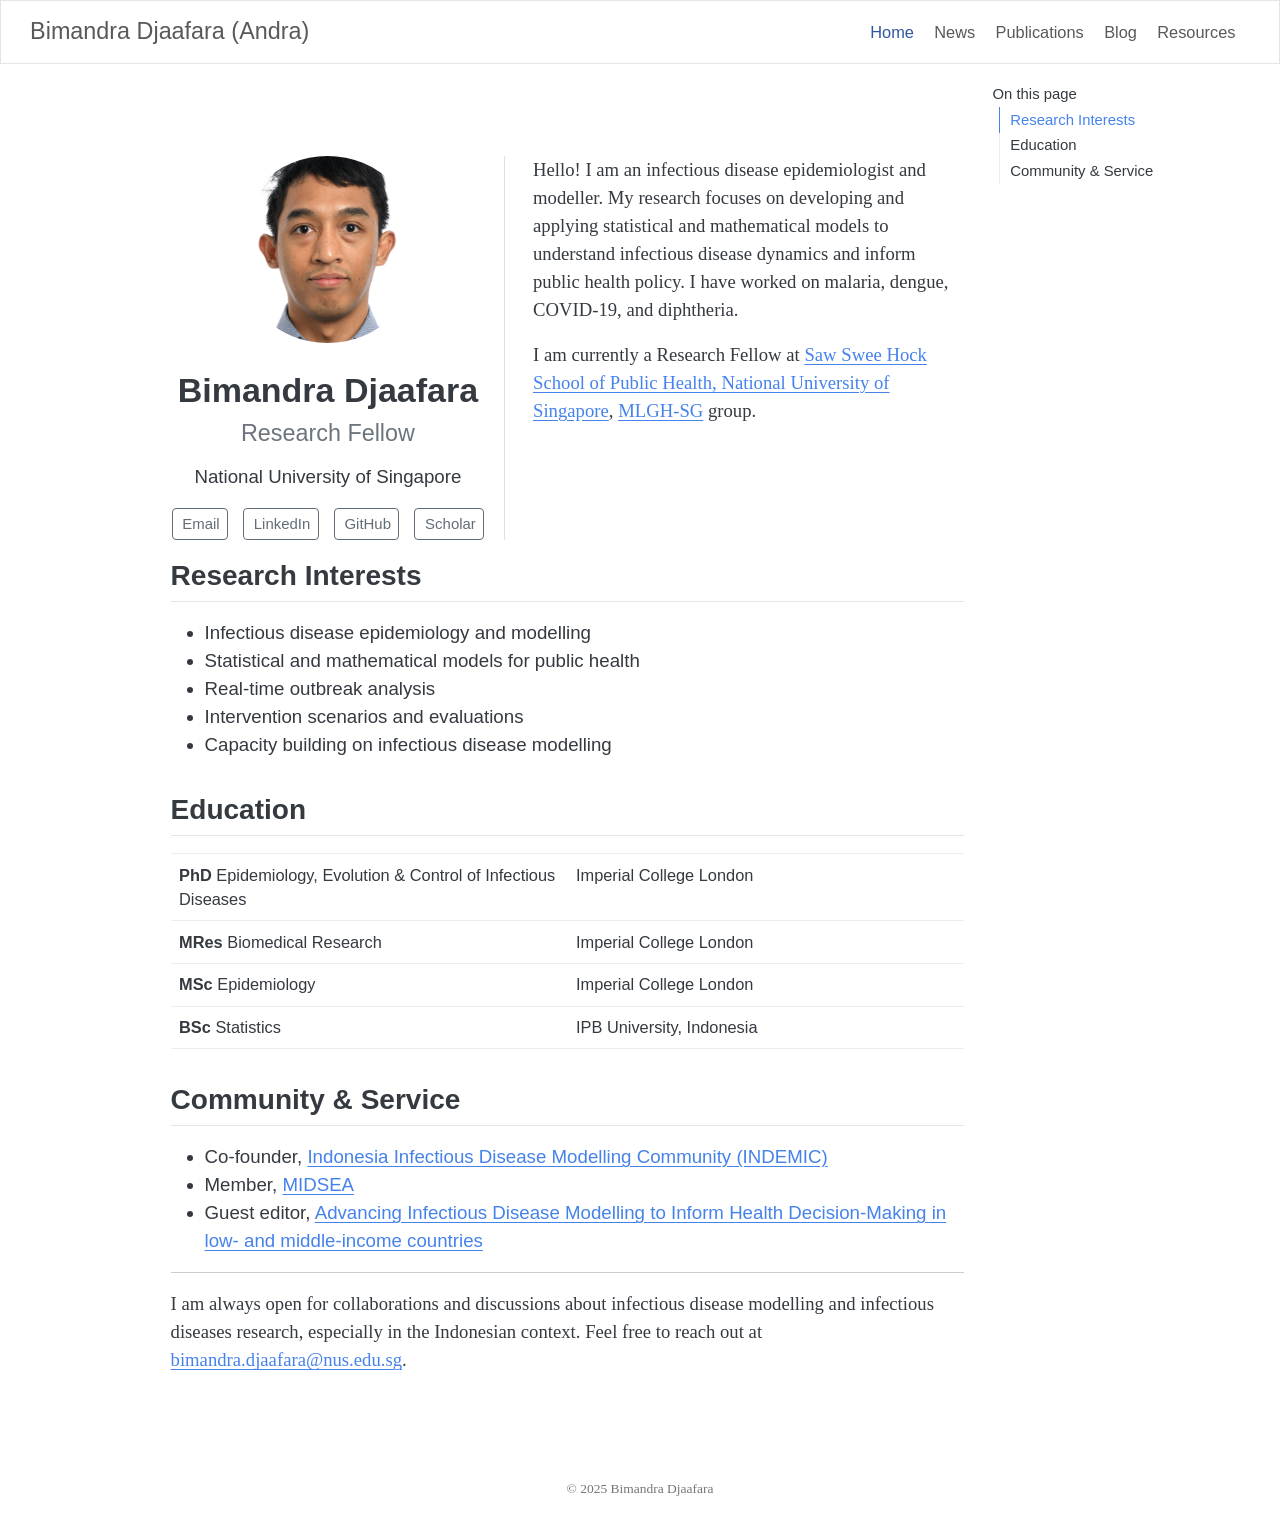
==== commit 80e37aaa: "update january 2026 big update in january 2026, reformatting etc" ====
--- a/docs/index.html
+++ b/docs/index.html
@@ -93,8 +93,16 @@
 <span class="menu-text">Home</span></a>
   </li>  
   <li class="nav-item">
+    <a class="nav-link" href="./news.html"> 
+<span class="menu-text">News</span></a>
+  </li>  
+  <li class="nav-item">
     <a class="nav-link" href="./publications.html"> 
 <span class="menu-text">Publications</span></a>
+  </li>  
+  <li class="nav-item">
+    <a class="nav-link" href="./blog.html"> 
+<span class="menu-text">Blog</span></a>
   </li>  
   <li class="nav-item">
     <a class="nav-link" href="./resources.html"> 
@@ -116,7 +124,9 @@
     <h2 id="toc-title">On this page</h2>
    
   <ul>
-  <li><a href="#about-me" id="toc-about-me" class="nav-link active" data-scroll-target="#about-me">About me</a></li>
+  <li><a href="#research-interests" id="toc-research-interests" class="nav-link active" data-scroll-target="#research-interests">Research Interests</a></li>
+  <li><a href="#education" id="toc-education" class="nav-link" data-scroll-target="#education">Education</a></li>
+  <li><a href="#community-service" id="toc-community-service" class="nav-link" data-scroll-target="#community-service">Community &amp; Service</a></li>
   </ul>
 </nav>
     </div>
@@ -144,9 +154,13 @@
   </div>
 </header>
     <div class="about-links">
-  <a href="mailto:bimandra.djaafara@gmail.com" class="about-link" rel="" target="">
+  <a href="mailto:bimandra.djaafara@nus.edu.sg" class="about-link" rel="" target="">
     <i class="bi bi-envelope"></i>
      <span class="about-link-text">Email</span>
+  </a>
+  <a href="https://www.linkedin.com/in/bimandra-djaafara-b10aa857/" class="about-link" rel="" target="">
+    <i class="bi bi-linkedin"></i>
+     <span class="about-link-text">LinkedIn</span>
   </a>
   <a href="https://github.com/andradjaafara" class="about-link" rel="" target="">
     <i class="bi bi-github"></i>
@@ -159,22 +173,61 @@
 </div>
   </div>
   <div class="about-contents"><div id="ppc">
-<section id="about-me" class="level1">
-<h1>About me</h1>
-<p>Hello, my name is Andra. I am an infectious disease epidemiologist and modeller with a strong interest in applying and developing statistical and mathematical models to understand the dynamics of infectious diseases through various data sources. My research focuses on developing and applying models (statistical and mathematical) to help inform public health policies and interventions aimed at controlling the spread of infectious diseases. I have been involved in multiple projects related to malaria, dengue, COVID-19, and diphtheria.</p>
-<p>I am currently a Research Fellow at <a href="https://sph.nus.edu.sg/">Saw Swee Hock School of Public Health, National University of Singapore</a>. I am also a member of <a href="https://mlgh-sg.com/">MLGH-SG (Machine Learning for Global Health, Singapore chapter)</a>.</p>
-<p>I did statistics for my undergraduate study at <a href="https://stat.ipb.ac.id/">IPB University</a>. For my graduate studies, I had an MSc in Epidemiology, an MRes in Biomedical Research, and a PhD in Epidemiology, Evolution, and Control of Infectious Diseases, all from <a href="https://www.imperial.ac.uk/mrc-global-infectious-disease-analysis/">Imperial College London</a>.</p>
-<p>I co-initiated a community for Indonesian infectious disease modellers to share knowledge and collaborate called <a href="https://sites.google.com/view/indemic/home">Indonesia Infectious Disease Modelling Community (INDEMIC)</a>.</p>
-<p>I am also a part of the early career researcher (ECR) committee for Infectious Disease Modelling conference 2024. This conference will be held on 6-8 November 2024 in Bangkok. If you are interested in attending or submitting your abstract, please follow this link: <a href="https://idmconference.net/" class="uri">https://idmconference.net/</a></p>
-<p>I am also a guest editor for the special issue of Infectious Disease Modelling journal focused on advancing infectious disease modelling and its application to health policy in LMICs. Please follow this link if you are interested in submitting your work: <a href="https://www.keaipublishing.com/en/journals/infectious-disease-modelling/call-for-papers/advancing-infectious-disease-modelling-to-inform-health-decision-making-in-low-and-middle-income-countries/" class="uri">https://www.keaipublishing.com/en/journals/infectious-disease-modelling/call-for-papers/advancing-infectious-disease-modelling-to-inform-health-decision-making-in-low-and-middle-income-countries/</a></p>
-<p>I always open for collaborations and talking about anything related to modelling in Indonesia context. Please don’t hesitate to contact me. Thank you!</p>
-</section>
+<p>Hello! I am an infectious disease epidemiologist and modeller. My research focuses on developing and applying statistical and mathematical models to understand infectious disease dynamics and inform public health policy. I have worked on malaria, dengue, COVID-19, and diphtheria.</p>
+<p>I am currently a Research Fellow at <a href="https://sph.nus.edu.sg/">Saw Swee Hock School of Public Health, National University of Singapore</a>, <a href="https://mlgh-sg.com/">MLGH-SG</a> group.</p>
 </div></div>
 </div>
 
-
-
-
+<section id="research-interests" class="level2">
+<h2 data-anchor-id="research-interests">Research Interests</h2>
+<ul>
+<li>Infectious disease epidemiology and modelling</li>
+<li>Statistical and mathematical models for public health</li>
+<li>Real-time outbreak analysis</li>
+<li>Intervention scenarios and evaluations</li>
+<li>Capacity building on infectious disease modelling</li>
+</ul>
+</section>
+<section id="education" class="level2">
+<h2 data-anchor-id="education">Education</h2>
+<table class="caption-top table">
+<colgroup>
+<col style="width: 50%">
+<col style="width: 50%">
+</colgroup>
+<tbody>
+<tr class="odd">
+<td><strong>PhD</strong> Epidemiology, Evolution &amp; Control of Infectious Diseases</td>
+<td>Imperial College London</td>
+</tr>
+<tr class="even">
+<td><strong>MRes</strong> Biomedical Research</td>
+<td>Imperial College London</td>
+</tr>
+<tr class="odd">
+<td><strong>MSc</strong> Epidemiology</td>
+<td>Imperial College London</td>
+</tr>
+<tr class="even">
+<td><strong>BSc</strong> Statistics</td>
+<td>IPB University, Indonesia</td>
+</tr>
+</tbody>
+</table>
+</section>
+<section id="community-service" class="level2">
+<h2 data-anchor-id="community-service">Community &amp; Service</h2>
+<ul>
+<li>Co-founder, <a href="https://www.indemic.id/">Indonesia Infectious Disease Modelling Community (INDEMIC)</a></li>
+<li>Member, <a href="https://midsea.network/">MIDSEA</a></li>
+<li>Guest editor, <a href="https://www.keaipublishing.com/en/journals/infectious-disease-modelling/call-for-papers/advancing-infectious-disease-modelling-to-inform-health-decision-making-in-low-and-middle-income-countries/">Advancing Infectious Disease Modelling to Inform Health Decision-Making in low- and middle-income countries</a></li>
+</ul>
+<hr>
+<p>I am always open for collaborations and discussions about infectious disease modelling and infectious diseases research, especially in the Indonesian context. Feel free to reach out at <a href="mailto:bimandra.djaafara@nus.edu.sg">bimandra.djaafara@nus.edu.sg</a>.</p>
+
+
+
+</section>
 
 </main> <!-- /main -->
 <script id="quarto-html-after-body" type="application/javascript">
@@ -262,7 +315,7 @@
   }
     var localhostRegex = new RegExp(/^(?:http|https):\/\/localhost\:?[0-9]*\//);
     var mailtoRegex = new RegExp(/^mailto:/);
-      var filterRegex = new RegExp('/' + window.location.host + '/');
+      var filterRegex = new RegExp("https:\/\/andradjaafara\.github\.io");
     var isInternal = (href) => {
         return filterRegex.test(href) || localhostRegex.test(href) || mailtoRegex.test(href);
     }
@@ -597,7 +650,7 @@
       &nbsp;
     </div>   
     <div class="nav-footer-center">
-<p>© 2024</p>
+<p>© 2025 Bimandra Djaafara</p>
 </div>
     <div class="nav-footer-right">
       &nbsp;
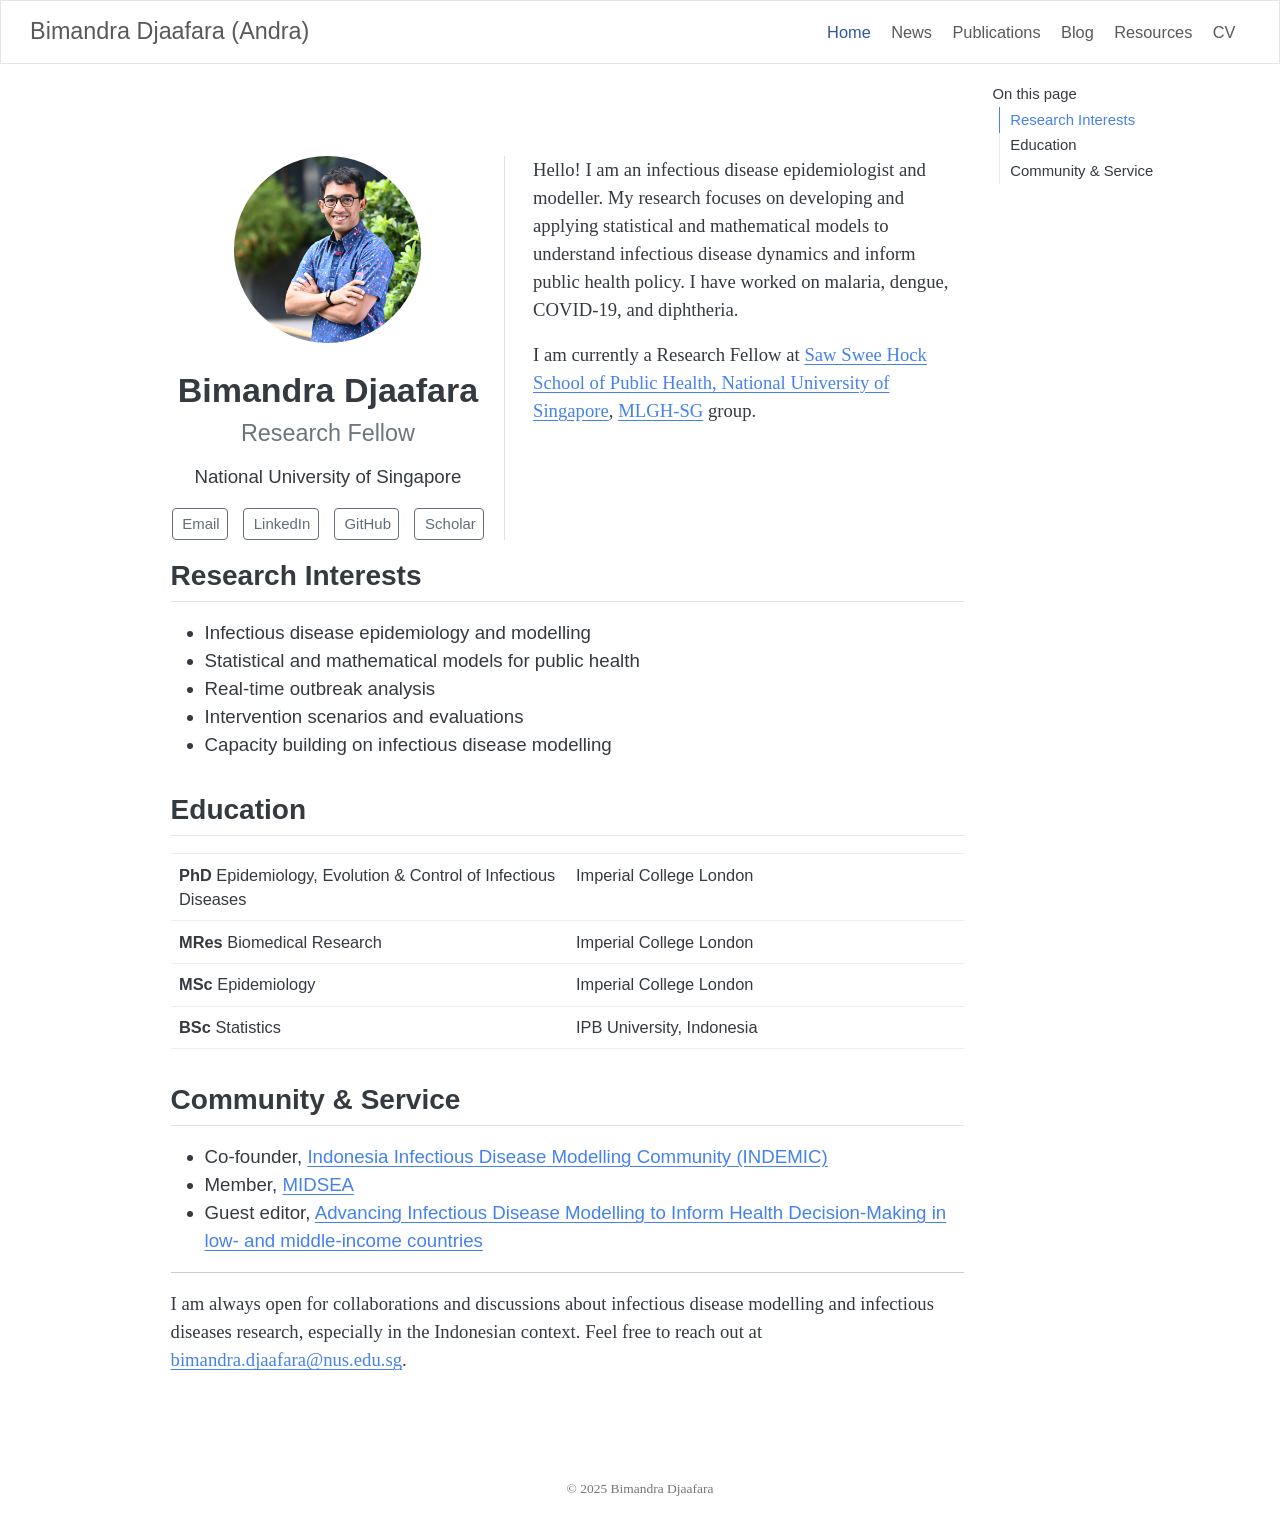
==== commit e822ae3c: "add short cv adding cv and editing the publications display" ====
--- a/docs/index.html
+++ b/docs/index.html
@@ -107,6 +107,10 @@
   <li class="nav-item">
     <a class="nav-link" href="./resources.html"> 
 <span class="menu-text">Resources</span></a>
+  </li>  
+  <li class="nav-item">
+    <a class="nav-link" href="./cv-short.pdf"> 
+<span class="menu-text">CV</span></a>
   </li>  
 </ul>
           </div> <!-- /navcollapse -->
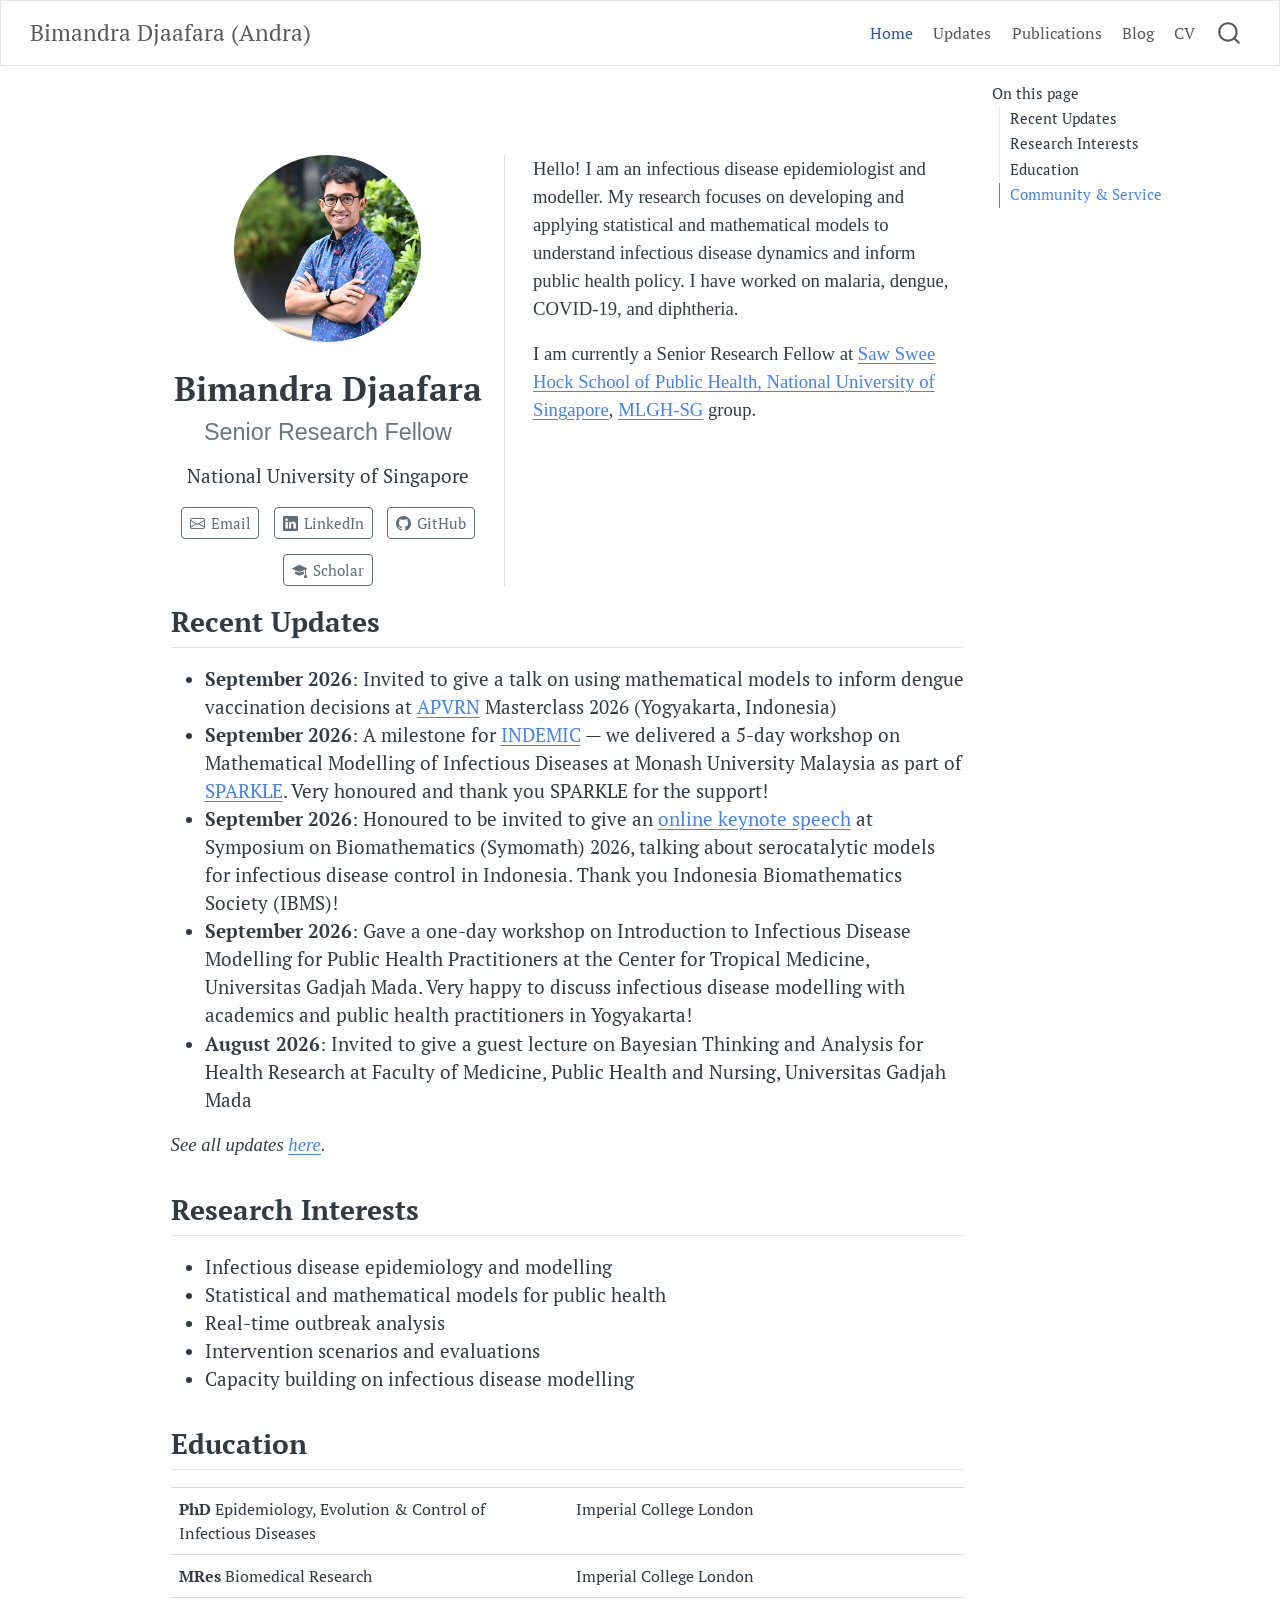
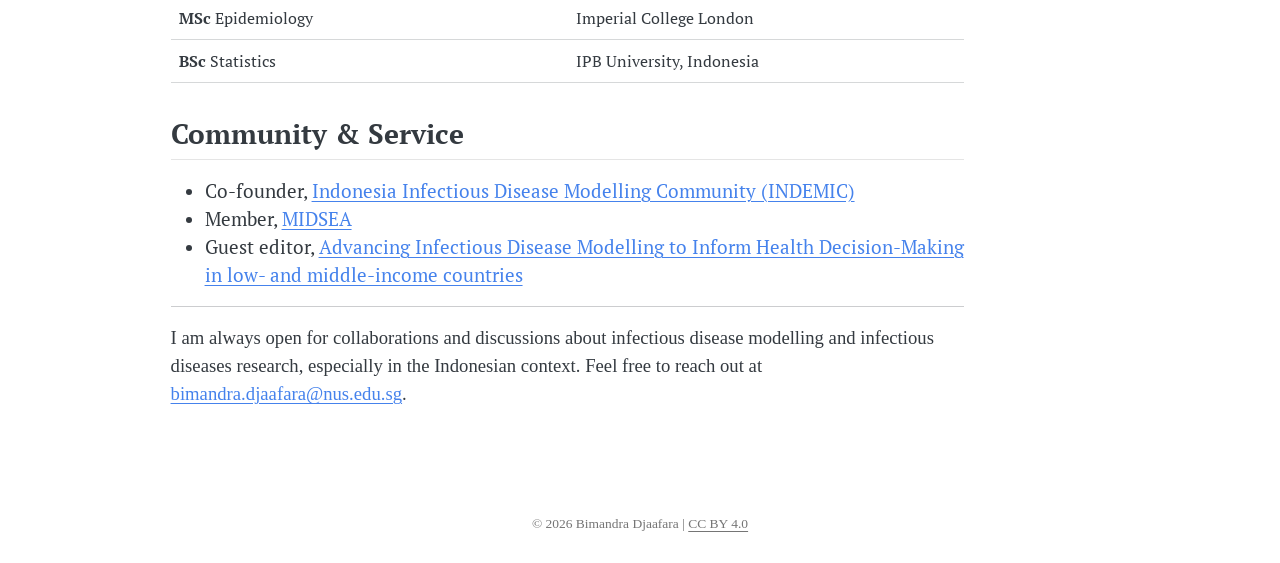
==== commit 065616de: "update 1 oct 2026" ====
--- a/docs/index.html
+++ b/docs/index.html
@@ -2,7 +2,7 @@
 <html xmlns="http://www.w3.org/1999/xhtml" lang="en" xml:lang="en"><head>
 
 <meta charset="utf-8">
-<meta name="generator" content="quarto-1.5.55">
+<meta name="generator" content="quarto-1.10.18">
 
 <meta name="viewport" content="width=device-width, initial-scale=1.0, user-scalable=yes">
 
@@ -10,10 +10,16 @@
 
 <title>Bimandra Djaafara – Bimandra Djaafara (Andra)</title>
 <style>
-code{white-space: pre-wrap;}
+/* Default styles provided by pandoc.
+** See https://pandoc.org/MANUAL.html#variables-for-html for config info.
+*/
 span.smallcaps{font-variant: small-caps;}
-div.columns{display: flex; gap: min(4vw, 1.5em);}
-div.column{flex: auto; overflow-x: auto;}
+div.columns{display: flex; gap: 1.5em;}
+div.column{flex: auto;}
+@media screen {
+div.columns{gap: min(4vw, 1.5em);}
+div.column{overflow-x: auto;}
+}
 div.hanging-indent{margin-left: 1.5em; text-indent: -1.5em;}
 ul.task-list{list-style: none;}
 ul.task-list li input[type="checkbox"] {
@@ -31,14 +37,15 @@
 <script src="site_libs/quarto-search/fuse.min.js"></script>
 <script src="site_libs/quarto-search/quarto-search.js"></script>
 <meta name="quarto:offset" content="./">
-<script src="site_libs/quarto-html/quarto.js"></script>
+<script src="site_libs/quarto-html/quarto.js" type="module"></script>
+<script src="site_libs/quarto-html/tabsets/tabsets.js" type="module"></script>
 <script src="site_libs/quarto-html/popper.min.js"></script>
 <script src="site_libs/quarto-html/tippy.umd.min.js"></script>
 <link href="site_libs/quarto-html/tippy.css" rel="stylesheet">
-<link href="site_libs/quarto-html/quarto-syntax-highlighting.css" rel="stylesheet" id="quarto-text-highlighting-styles">
+<link href="site_libs/quarto-html/quarto-syntax-highlighting-64a204ab8560d761af7679ceaba22944.css" rel="stylesheet" id="quarto-text-highlighting-styles">
 <script src="site_libs/bootstrap/bootstrap.min.js"></script>
 <link href="site_libs/bootstrap/bootstrap-icons.css" rel="stylesheet">
-<link href="site_libs/bootstrap/bootstrap.min.css" rel="stylesheet" id="quarto-bootstrap" data-mode="light">
+<link href="site_libs/bootstrap/bootstrap-529c26969d27a2a2473a4b9f3bafd9fb.min.css" rel="stylesheet" append-hash="true" id="quarto-bootstrap" data-mode="light">
 <script id="quarto-search-options" type="application/json">{
   "location": "navbar",
   "copy-button": false,
@@ -71,7 +78,7 @@
 <link rel="stylesheet" href="styles.css">
 </head>
 
-<body class="nav-fixed">
+<body class="nav-fixed quarto-light">
 
 <div id="quarto-search-results"></div>
   <header id="quarto-header" class="headroom fixed-top">
@@ -94,7 +101,7 @@
   </li>  
   <li class="nav-item">
     <a class="nav-link" href="./news.html"> 
-<span class="menu-text">News</span></a>
+<span class="menu-text">Updates</span></a>
   </li>  
   <li class="nav-item">
     <a class="nav-link" href="./publications.html"> 
@@ -103,10 +110,6 @@
   <li class="nav-item">
     <a class="nav-link" href="./blog.html"> 
 <span class="menu-text">Blog</span></a>
-  </li>  
-  <li class="nav-item">
-    <a class="nav-link" href="./resources.html"> 
-<span class="menu-text">Resources</span></a>
   </li>  
   <li class="nav-item">
     <a class="nav-link" href="./cv-short.pdf"> 
@@ -128,7 +131,8 @@
     <h2 id="toc-title">On this page</h2>
    
   <ul>
-  <li><a href="#research-interests" id="toc-research-interests" class="nav-link active" data-scroll-target="#research-interests">Research Interests</a></li>
+  <li><a href="#recent-updates" id="toc-recent-updates" class="nav-link active" data-scroll-target="#recent-updates">Recent Updates</a></li>
+  <li><a href="#research-interests" id="toc-research-interests" class="nav-link" data-scroll-target="#research-interests">Research Interests</a></li>
   <li><a href="#education" id="toc-education" class="nav-link" data-scroll-target="#education">Education</a></li>
   <li><a href="#community-service" id="toc-community-service" class="nav-link" data-scroll-target="#community-service">Community &amp; Service</a></li>
   </ul>
@@ -147,7 +151,7 @@
 <header id="title-block-header" class="quarto-title-block default">
 <div class="quarto-title">
 <h1 class="title">Bimandra Djaafara</h1>
-<p class="subtitle lead">Research Fellow</p>
+<p class="subtitle lead">Senior Research Fellow</p>
 </div>
 <div>
   <div class="description">
@@ -178,10 +182,21 @@
   </div>
   <div class="about-contents"><div id="ppc">
 <p>Hello! I am an infectious disease epidemiologist and modeller. My research focuses on developing and applying statistical and mathematical models to understand infectious disease dynamics and inform public health policy. I have worked on malaria, dengue, COVID-19, and diphtheria.</p>
-<p>I am currently a Research Fellow at <a href="https://sph.nus.edu.sg/">Saw Swee Hock School of Public Health, National University of Singapore</a>, <a href="https://mlgh-sg.com/">MLGH-SG</a> group.</p>
+<p>I am currently a Senior Research Fellow at <a href="https://sph.nus.edu.sg/">Saw Swee Hock School of Public Health, National University of Singapore</a>, <a href="https://mlgh-sg.com/">MLGH-SG</a> group.</p>
 </div></div>
 </div>
 
+<section id="recent-updates" class="level2">
+<h2 data-anchor-id="recent-updates">Recent Updates</h2>
+<ul>
+<li><strong>September 2026</strong>: Invited to give a talk on using mathematical models to inform dengue vaccination decisions at <a href="https://www.mcri.edu.au/research/projects/apvrn">APVRN</a> Masterclass 2026 (Yogyakarta, Indonesia)</li>
+<li><strong>September 2026</strong>: A milestone for <a href="https://www.indemic.id/">INDEMIC</a> — we delivered a 5-day workshop on Mathematical Modelling of Infectious Diseases at Monash University Malaysia as part of <a href="https://sparkle.mccml.my/">SPARKLE</a>. Very honoured and thank you SPARKLE for the support!</li>
+<li><strong>September 2026</strong>: Honoured to be invited to give an <a href="https://pohalaa.ung.ac.id/symomath/scheduled/2026">online keynote speech</a> at Symposium on Biomathematics (Symomath) 2026, talking about serocatalytic models for infectious disease control in Indonesia. Thank you Indonesia Biomathematics Society (IBMS)!</li>
+<li><strong>September 2026</strong>: Gave a one-day workshop on Introduction to Infectious Disease Modelling for Public Health Practitioners at the Center for Tropical Medicine, Universitas Gadjah Mada. Very happy to discuss infectious disease modelling with academics and public health practitioners in Yogyakarta!</li>
+<li><strong>August 2026</strong>: Invited to give a guest lecture on Bayesian Thinking and Analysis for Health Research at Faculty of Medicine, Public Health and Nursing, Universitas Gadjah Mada</li>
+</ul>
+<p><em>See all updates <a href="./news.html">here</a>.</em></p>
+</section>
 <section id="research-interests" class="level2">
 <h2 data-anchor-id="research-interests">Research Interests</h2>
 <ul>
@@ -235,232 +250,236 @@
 
 </main> <!-- /main -->
 <script id="quarto-html-after-body" type="application/javascript">
-window.document.addEventListener("DOMContentLoaded", function (event) {
-  const toggleBodyColorMode = (bsSheetEl) => {
-    const mode = bsSheetEl.getAttribute("data-mode");
-    const bodyEl = window.document.querySelector("body");
-    if (mode === "dark") {
-      bodyEl.classList.add("quarto-dark");
-      bodyEl.classList.remove("quarto-light");
-    } else {
-      bodyEl.classList.add("quarto-light");
-      bodyEl.classList.remove("quarto-dark");
-    }
-  }
-  const toggleBodyColorPrimary = () => {
-    const bsSheetEl = window.document.querySelector("link#quarto-bootstrap");
-    if (bsSheetEl) {
-      toggleBodyColorMode(bsSheetEl);
-    }
-  }
-  toggleBodyColorPrimary();  
-  const isCodeAnnotation = (el) => {
-    for (const clz of el.classList) {
-      if (clz.startsWith('code-annotation-')) {                     
-        return true;
-      }
-    }
-    return false;
-  }
-  const onCopySuccess = function(e) {
-    // button target
-    const button = e.trigger;
-    // don't keep focus
-    button.blur();
-    // flash "checked"
-    button.classList.add('code-copy-button-checked');
-    var currentTitle = button.getAttribute("title");
-    button.setAttribute("title", "Copied!");
-    let tooltip;
-    if (window.bootstrap) {
-      button.setAttribute("data-bs-toggle", "tooltip");
-      button.setAttribute("data-bs-placement", "left");
-      button.setAttribute("data-bs-title", "Copied!");
-      tooltip = new bootstrap.Tooltip(button, 
-        { trigger: "manual", 
-          customClass: "code-copy-button-tooltip",
-          offset: [0, -8]});
-      tooltip.show();    
-    }
-    setTimeout(function() {
-      if (tooltip) {
-        tooltip.hide();
-        button.removeAttribute("data-bs-title");
-        button.removeAttribute("data-bs-toggle");
-        button.removeAttribute("data-bs-placement");
-      }
-      button.setAttribute("title", currentTitle);
-      button.classList.remove('code-copy-button-checked');
-    }, 1000);
-    // clear code selection
-    e.clearSelection();
-  }
-  const getTextToCopy = function(trigger) {
-      const codeEl = trigger.previousElementSibling.cloneNode(true);
+  window.document.addEventListener("DOMContentLoaded", function (event) {
+    const isCodeAnnotation = (el) => {
+      for (const clz of el.classList) {
+        if (clz.startsWith('code-annotation-')) {                     
+          return true;
+        }
+      }
+      return false;
+    }
+    const onCopySuccess = function(e) {
+      // button target
+      const button = e.trigger;
+      // don't keep focus
+      button.blur();
+      // flash "checked"
+      button.classList.add('code-copy-button-checked');
+      var currentTitle = button.getAttribute("title");
+      button.setAttribute("title", "Copied!");
+      let tooltip;
+      if (window.bootstrap) {
+        button.setAttribute("data-bs-toggle", "tooltip");
+        button.setAttribute("data-bs-placement", "left");
+        button.setAttribute("data-bs-title", "Copied!");
+        tooltip = new bootstrap.Tooltip(button, 
+          { trigger: "manual", 
+            customClass: "code-copy-button-tooltip",
+            offset: [0, -8]});
+        tooltip.show();    
+      }
+      setTimeout(function() {
+        if (tooltip) {
+          tooltip.hide();
+          button.removeAttribute("data-bs-title");
+          button.removeAttribute("data-bs-toggle");
+          button.removeAttribute("data-bs-placement");
+        }
+        button.setAttribute("title", currentTitle);
+        button.classList.remove('code-copy-button-checked');
+      }, 1000);
+      // clear code selection
+      e.clearSelection();
+    }
+    const getTextToCopy = function(trigger) {
+      const outerScaffold = trigger.parentElement.cloneNode(true);
+      const codeEl = outerScaffold.querySelector('code');
       for (const childEl of codeEl.children) {
         if (isCodeAnnotation(childEl)) {
           childEl.remove();
         }
       }
       return codeEl.innerText;
-  }
-  const clipboard = new window.ClipboardJS('.code-copy-button:not([data-in-quarto-modal])', {
-    text: getTextToCopy
-  });
-  clipboard.on('success', onCopySuccess);
-  if (window.document.getElementById('quarto-embedded-source-code-modal')) {
-    // For code content inside modals, clipBoardJS needs to be initialized with a container option
-    // TODO: Check when it could be a function (https://github.com/zenorocha/clipboard.js/issues/860)
-    const clipboardModal = new window.ClipboardJS('.code-copy-button[data-in-quarto-modal]', {
-      text: getTextToCopy,
-      container: window.document.getElementById('quarto-embedded-source-code-modal')
+    }
+    const clipboard = new window.ClipboardJS('.code-copy-button:not([data-in-quarto-modal])', {
+      text: getTextToCopy
     });
-    clipboardModal.on('success', onCopySuccess);
-  }
-    var localhostRegex = new RegExp(/^(?:http|https):\/\/localhost\:?[0-9]*\//);
-    var mailtoRegex = new RegExp(/^mailto:/);
-      var filterRegex = new RegExp("https:\/\/andradjaafara\.github\.io");
-    var isInternal = (href) => {
-        return filterRegex.test(href) || localhostRegex.test(href) || mailtoRegex.test(href);
-    }
-    // Inspect non-navigation links and adorn them if external
- 	var links = window.document.querySelectorAll('a[href]:not(.nav-link):not(.navbar-brand):not(.toc-action):not(.sidebar-link):not(.sidebar-item-toggle):not(.pagination-link):not(.no-external):not([aria-hidden]):not(.dropdown-item):not(.quarto-navigation-tool):not(.about-link)');
-    for (var i=0; i<links.length; i++) {
-      const link = links[i];
-      if (!isInternal(link.href)) {
-        // undo the damage that might have been done by quarto-nav.js in the case of
-        // links that we want to consider external
-        if (link.dataset.originalHref !== undefined) {
-          link.href = link.dataset.originalHref;
-        }
-      }
-    }
-  function tippyHover(el, contentFn, onTriggerFn, onUntriggerFn) {
-    const config = {
-      allowHTML: true,
-      maxWidth: 500,
-      delay: 100,
-      arrow: false,
-      appendTo: function(el) {
-          return el.parentElement;
-      },
-      interactive: true,
-      interactiveBorder: 10,
-      theme: 'quarto',
-      placement: 'bottom-start',
-    };
-    if (contentFn) {
-      config.content = contentFn;
-    }
-    if (onTriggerFn) {
-      config.onTrigger = onTriggerFn;
-    }
-    if (onUntriggerFn) {
-      config.onUntrigger = onUntriggerFn;
-    }
-    window.tippy(el, config); 
-  }
-  const noterefs = window.document.querySelectorAll('a[role="doc-noteref"]');
-  for (var i=0; i<noterefs.length; i++) {
-    const ref = noterefs[i];
-    tippyHover(ref, function() {
-      // use id or data attribute instead here
-      let href = ref.getAttribute('data-footnote-href') || ref.getAttribute('href');
-      try { href = new URL(href).hash; } catch {}
-      const id = href.replace(/^#\/?/, "");
-      const note = window.document.getElementById(id);
-      if (note) {
-        return note.innerHTML;
+    clipboard.on('success', onCopySuccess);
+    if (window.document.getElementById('quarto-embedded-source-code-modal')) {
+      const clipboardModal = new window.ClipboardJS('.code-copy-button[data-in-quarto-modal]', {
+        text: getTextToCopy,
+        container: window.document.getElementById('quarto-embedded-source-code-modal')
+      });
+      clipboardModal.on('success', onCopySuccess);
+    }
+      var localhostRegex = new RegExp(/^(?:http|https):\/\/localhost\:?[0-9]*\//);
+      var mailtoRegex = new RegExp(/^mailto:/);
+        var filterRegex = new RegExp("https:\/\/andradjaafara\.github\.io");
+      var isInternal = (href) => {
+          return filterRegex.test(href) || localhostRegex.test(href) || mailtoRegex.test(href);
+      }
+      // Inspect non-navigation links and adorn them if external
+     var links = window.document.querySelectorAll('a[href]:not(.nav-link):not(.navbar-brand):not(.toc-action):not(.sidebar-link):not(.sidebar-item-toggle):not(.pagination-link):not(.no-external):not([aria-hidden]):not(.dropdown-item):not(.quarto-navigation-tool):not(.about-link)');
+      for (var i=0; i<links.length; i++) {
+        const link = links[i];
+        if (!isInternal(link.href)) {
+          // undo the damage that might have been done by quarto-nav.js in the case of
+          // links that we want to consider external
+          if (link.dataset.originalHref !== undefined) {
+            link.href = link.dataset.originalHref;
+          }
+        }
+      }
+    function tippyHover(el, contentFn, onTriggerFn, onUntriggerFn) {
+      const config = {
+        allowHTML: true,
+        maxWidth: 500,
+        delay: 100,
+        arrow: false,
+        appendTo: function(el) {
+            return el.parentElement;
+        },
+        interactive: true,
+        interactiveBorder: 10,
+        theme: 'quarto',
+        placement: 'bottom-start',
+      };
+      if (contentFn) {
+        config.content = contentFn;
+      }
+      if (onTriggerFn) {
+        config.onTrigger = onTriggerFn;
+      }
+      if (onUntriggerFn) {
+        config.onUntrigger = onUntriggerFn;
+      }
+      window.tippy(el, config); 
+    }
+    const noterefs = window.document.querySelectorAll('a[role="doc-noteref"]');
+    for (var i=0; i<noterefs.length; i++) {
+      const ref = noterefs[i];
+      tippyHover(ref, function() {
+        // use id or data attribute instead here
+        let href = ref.getAttribute('data-footnote-href') || ref.getAttribute('href');
+        try { href = new URL(href).hash; } catch {}
+        const id = href.replace(/^#\/?/, "");
+        const note = window.document.getElementById(id);
+        if (note) {
+          return note.innerHTML;
+        } else {
+          return "";
+        }
+      });
+    }
+    const xrefs = window.document.querySelectorAll('a.quarto-xref');
+    const processXRef = (id, note) => {
+      // Strip column container classes
+      const stripColumnClz = (el) => {
+        el.classList.remove("page-full", "page-columns");
+        if (el.children) {
+          for (const child of el.children) {
+            stripColumnClz(child);
+          }
+        }
+      }
+      stripColumnClz(note)
+      if (id === null || id.startsWith('sec-')) {
+        // Special case sections, only their first couple elements
+        const container = document.createElement("div");
+        if (note.children && note.children.length > 2) {
+          container.appendChild(note.children[0].cloneNode(true));
+          for (let i = 1; i < note.children.length; i++) {
+            const child = note.children[i];
+            if (child.tagName === "P" && child.innerText === "") {
+              continue;
+            } else {
+              container.appendChild(child.cloneNode(true));
+              break;
+            }
+          }
+          if (window.Quarto?.typesetMath) {
+            window.Quarto.typesetMath(container);
+          }
+          return container.innerHTML
+        } else {
+          if (window.Quarto?.typesetMath) {
+            window.Quarto.typesetMath(note);
+          }
+          return note.innerHTML;
+        }
       } else {
-        return "";
-      }
-    });
-  }
-  const xrefs = window.document.querySelectorAll('a.quarto-xref');
-  const processXRef = (id, note) => {
-    // Strip column container classes
-    const stripColumnClz = (el) => {
-      el.classList.remove("page-full", "page-columns");
-      if (el.children) {
-        for (const child of el.children) {
-          stripColumnClz(child);
-        }
-      }
-    }
-    stripColumnClz(note)
-    if (id === null || id.startsWith('sec-')) {
-      // Special case sections, only their first couple elements
-      const container = document.createElement("div");
-      if (note.children && note.children.length > 2) {
-        container.appendChild(note.children[0].cloneNode(true));
-        for (let i = 1; i < note.children.length; i++) {
-          const child = note.children[i];
-          if (child.tagName === "P" && child.innerText === "") {
-            continue;
-          } else {
-            container.appendChild(child.cloneNode(true));
-            break;
-          }
-        }
-        if (window.Quarto?.typesetMath) {
-          window.Quarto.typesetMath(container);
-        }
-        return container.innerHTML
-      } else {
+        // Remove any anchor links if they are present
+        const anchorLink = note.querySelector('a.anchorjs-link');
+        if (anchorLink) {
+          anchorLink.remove();
+        }
         if (window.Quarto?.typesetMath) {
           window.Quarto.typesetMath(note);
         }
-        return note.innerHTML;
-      }
-    } else {
-      // Remove any anchor links if they are present
-      const anchorLink = note.querySelector('a.anchorjs-link');
-      if (anchorLink) {
-        anchorLink.remove();
-      }
-      if (window.Quarto?.typesetMath) {
-        window.Quarto.typesetMath(note);
-      }
-      // TODO in 1.5, we should make sure this works without a callout special case
-      if (note.classList.contains("callout")) {
-        return note.outerHTML;
-      } else {
-        return note.innerHTML;
-      }
-    }
-  }
-  for (var i=0; i<xrefs.length; i++) {
-    const xref = xrefs[i];
-    tippyHover(xref, undefined, function(instance) {
-      instance.disable();
-      let url = xref.getAttribute('href');
-      let hash = undefined; 
-      if (url.startsWith('#')) {
-        hash = url;
-      } else {
-        try { hash = new URL(url).hash; } catch {}
-      }
-      if (hash) {
-        const id = hash.replace(/^#\/?/, "");
-        const note = window.document.getElementById(id);
-        if (note !== null) {
-          try {
-            const html = processXRef(id, note.cloneNode(true));
-            instance.setContent(html);
-          } finally {
-            instance.enable();
-            instance.show();
-          }
+        if (note.classList.contains("callout")) {
+          return note.outerHTML;
         } else {
-          // See if we can fetch this
-          fetch(url.split('#')[0])
+          return note.innerHTML;
+        }
+      }
+    }
+    for (var i=0; i<xrefs.length; i++) {
+      const xref = xrefs[i];
+      tippyHover(xref, undefined, function(instance) {
+        instance.disable();
+        let url = xref.getAttribute('href');
+        let hash = undefined; 
+        if (url.startsWith('#')) {
+          hash = url;
+        } else {
+          try { hash = new URL(url).hash; } catch {}
+        }
+        if (hash) {
+          const id = hash.replace(/^#\/?/, "");
+          const note = window.document.getElementById(id);
+          if (note !== null) {
+            try {
+              const html = processXRef(id, note.cloneNode(true));
+              instance.setContent(html);
+            } finally {
+              instance.enable();
+              instance.show();
+            }
+          } else {
+            // See if we can fetch this
+            fetch(url.split('#')[0])
+            .then(res => res.text())
+            .then(html => {
+              const parser = new DOMParser();
+              const htmlDoc = parser.parseFromString(html, "text/html");
+              const note = htmlDoc.getElementById(id);
+              if (note !== null) {
+                const html = processXRef(id, note);
+                instance.setContent(html);
+              } 
+            }).finally(() => {
+              instance.enable();
+              instance.show();
+            });
+          }
+        } else {
+          // See if we can fetch a full url (with no hash to target)
+          // This is a special case and we should probably do some content thinning / targeting
+          fetch(url)
           .then(res => res.text())
           .then(html => {
             const parser = new DOMParser();
             const htmlDoc = parser.parseFromString(html, "text/html");
-            const note = htmlDoc.getElementById(id);
+            const note = htmlDoc.querySelector('main.content');
             if (note !== null) {
-              const html = processXRef(id, note);
+              // This should only happen for chapter cross references
+              // (since there is no id in the URL)
+              // remove the first header
+              if (note.children.length > 0 && note.children[0].tagName === "HEADER") {
+                note.children[0].remove();
+              }
+              const html = processXRef(null, note);
               instance.setContent(html);
             } 
           }).finally(() => {
@@ -468,185 +487,161 @@
             instance.show();
           });
         }
+      }, function(instance) {
+      });
+    }
+        let selectedAnnoteEl;
+        const selectorForAnnotation = ( cell, annotation) => {
+          let cellAttr = 'data-code-cell="' + cell + '"';
+          let lineAttr = 'data-code-annotation="' +  annotation + '"';
+          const selector = 'span[' + cellAttr + '][' + lineAttr + ']';
+          return selector;
+        }
+        const selectCodeLines = (annoteEl) => {
+          const doc = window.document;
+          const targetCell = annoteEl.getAttribute("data-target-cell");
+          const targetAnnotation = annoteEl.getAttribute("data-target-annotation");
+          const annoteSpan = window.document.querySelector(selectorForAnnotation(targetCell, targetAnnotation));
+          const lines = annoteSpan.getAttribute("data-code-lines").split(",");
+          const lineIds = lines.map((line) => {
+            return targetCell + "-" + line;
+          })
+          let top = null;
+          let height = null;
+          let parent = null;
+          if (lineIds.length > 0) {
+              //compute the position of the single el (top and bottom and make a div)
+              const el = window.document.getElementById(lineIds[0]);
+              top = el.offsetTop;
+              height = el.offsetHeight;
+              parent = el.parentElement.parentElement;
+            if (lineIds.length > 1) {
+              const lastEl = window.document.getElementById(lineIds[lineIds.length - 1]);
+              const bottom = lastEl.offsetTop + lastEl.offsetHeight;
+              height = bottom - top;
+            }
+            if (top !== null && height !== null && parent !== null) {
+              // cook up a div (if necessary) and position it 
+              let div = window.document.getElementById("code-annotation-line-highlight");
+              if (div === null) {
+                div = window.document.createElement("div");
+                div.setAttribute("id", "code-annotation-line-highlight");
+                div.style.position = 'absolute';
+                parent.appendChild(div);
+              }
+              div.style.top = top - 2 + "px";
+              div.style.height = height + 4 + "px";
+              div.style.left = 0;
+              let gutterDiv = window.document.getElementById("code-annotation-line-highlight-gutter");
+              if (gutterDiv === null) {
+                gutterDiv = window.document.createElement("div");
+                gutterDiv.setAttribute("id", "code-annotation-line-highlight-gutter");
+                gutterDiv.style.position = 'absolute';
+                const codeCell = window.document.getElementById(targetCell);
+                const gutter = codeCell.querySelector('.code-annotation-gutter');
+                gutter.appendChild(gutterDiv);
+              }
+              gutterDiv.style.top = top - 2 + "px";
+              gutterDiv.style.height = height + 4 + "px";
+            }
+            selectedAnnoteEl = annoteEl;
+          }
+        };
+        const unselectCodeLines = () => {
+          const elementsIds = ["code-annotation-line-highlight", "code-annotation-line-highlight-gutter"];
+          elementsIds.forEach((elId) => {
+            const div = window.document.getElementById(elId);
+            if (div) {
+              div.remove();
+            }
+          });
+          selectedAnnoteEl = undefined;
+        };
+          // Handle positioning of the toggle
+      window.addEventListener(
+        "resize",
+        throttle(() => {
+          elRect = undefined;
+          if (selectedAnnoteEl) {
+            selectCodeLines(selectedAnnoteEl);
+          }
+        }, 10)
+      );
+      function throttle(fn, ms) {
+      let throttle = false;
+      let timer;
+        return (...args) => {
+          if(!throttle) { // first call gets through
+              fn.apply(this, args);
+              throttle = true;
+          } else { // all the others get throttled
+              if(timer) clearTimeout(timer); // cancel #2
+              timer = setTimeout(() => {
+                fn.apply(this, args);
+                timer = throttle = false;
+              }, ms);
+          }
+        };
+      }
+        // Attach click handler to the DT
+        const annoteDls = window.document.querySelectorAll('dt[data-target-cell]');
+        for (const annoteDlNode of annoteDls) {
+          annoteDlNode.addEventListener('click', (event) => {
+            const clickedEl = event.target;
+            if (clickedEl !== selectedAnnoteEl) {
+              unselectCodeLines();
+              const activeEl = window.document.querySelector('dt[data-target-cell].code-annotation-active');
+              if (activeEl) {
+                activeEl.classList.remove('code-annotation-active');
+              }
+              selectCodeLines(clickedEl);
+              clickedEl.classList.add('code-annotation-active');
+            } else {
+              // Unselect the line
+              unselectCodeLines();
+              clickedEl.classList.remove('code-annotation-active');
+            }
+          });
+        }
+    const findCites = (el) => {
+      const parentEl = el.parentElement;
+      if (parentEl) {
+        const cites = parentEl.dataset.cites;
+        if (cites) {
+          return {
+            el,
+            cites: cites.split(' ')
+          };
+        } else {
+          return findCites(el.parentElement)
+        }
       } else {
-        // See if we can fetch a full url (with no hash to target)
-        // This is a special case and we should probably do some content thinning / targeting
-        fetch(url)
-        .then(res => res.text())
-        .then(html => {
-          const parser = new DOMParser();
-          const htmlDoc = parser.parseFromString(html, "text/html");
-          const note = htmlDoc.querySelector('main.content');
-          if (note !== null) {
-            // This should only happen for chapter cross references
-            // (since there is no id in the URL)
-            // remove the first header
-            if (note.children.length > 0 && note.children[0].tagName === "HEADER") {
-              note.children[0].remove();
+        return undefined;
+      }
+    };
+    var bibliorefs = window.document.querySelectorAll('a[role="doc-biblioref"]');
+    for (var i=0; i<bibliorefs.length; i++) {
+      const ref = bibliorefs[i];
+      const citeInfo = findCites(ref);
+      if (citeInfo) {
+        tippyHover(citeInfo.el, function() {
+          var popup = window.document.createElement('div');
+          citeInfo.cites.forEach(function(cite) {
+            var citeDiv = window.document.createElement('div');
+            citeDiv.classList.add('hanging-indent');
+            citeDiv.classList.add('csl-entry');
+            var biblioDiv = window.document.getElementById('ref-' + cite);
+            if (biblioDiv) {
+              citeDiv.innerHTML = biblioDiv.innerHTML;
             }
-            const html = processXRef(null, note);
-            instance.setContent(html);
-          } 
-        }).finally(() => {
-          instance.enable();
-          instance.show();
+            popup.appendChild(citeDiv);
+          });
+          return popup.innerHTML;
         });
       }
-    }, function(instance) {
-    });
-  }
-      let selectedAnnoteEl;
-      const selectorForAnnotation = ( cell, annotation) => {
-        let cellAttr = 'data-code-cell="' + cell + '"';
-        let lineAttr = 'data-code-annotation="' +  annotation + '"';
-        const selector = 'span[' + cellAttr + '][' + lineAttr + ']';
-        return selector;
-      }
-      const selectCodeLines = (annoteEl) => {
-        const doc = window.document;
-        const targetCell = annoteEl.getAttribute("data-target-cell");
-        const targetAnnotation = annoteEl.getAttribute("data-target-annotation");
-        const annoteSpan = window.document.querySelector(selectorForAnnotation(targetCell, targetAnnotation));
-        const lines = annoteSpan.getAttribute("data-code-lines").split(",");
-        const lineIds = lines.map((line) => {
-          return targetCell + "-" + line;
-        })
-        let top = null;
-        let height = null;
-        let parent = null;
-        if (lineIds.length > 0) {
-            //compute the position of the single el (top and bottom and make a div)
-            const el = window.document.getElementById(lineIds[0]);
-            top = el.offsetTop;
-            height = el.offsetHeight;
-            parent = el.parentElement.parentElement;
-          if (lineIds.length > 1) {
-            const lastEl = window.document.getElementById(lineIds[lineIds.length - 1]);
-            const bottom = lastEl.offsetTop + lastEl.offsetHeight;
-            height = bottom - top;
-          }
-          if (top !== null && height !== null && parent !== null) {
-            // cook up a div (if necessary) and position it 
-            let div = window.document.getElementById("code-annotation-line-highlight");
-            if (div === null) {
-              div = window.document.createElement("div");
-              div.setAttribute("id", "code-annotation-line-highlight");
-              div.style.position = 'absolute';
-              parent.appendChild(div);
-            }
-            div.style.top = top - 2 + "px";
-            div.style.height = height + 4 + "px";
-            div.style.left = 0;
-            let gutterDiv = window.document.getElementById("code-annotation-line-highlight-gutter");
-            if (gutterDiv === null) {
-              gutterDiv = window.document.createElement("div");
-              gutterDiv.setAttribute("id", "code-annotation-line-highlight-gutter");
-              gutterDiv.style.position = 'absolute';
-              const codeCell = window.document.getElementById(targetCell);
-              const gutter = codeCell.querySelector('.code-annotation-gutter');
-              gutter.appendChild(gutterDiv);
-            }
-            gutterDiv.style.top = top - 2 + "px";
-            gutterDiv.style.height = height + 4 + "px";
-          }
-          selectedAnnoteEl = annoteEl;
-        }
-      };
-      const unselectCodeLines = () => {
-        const elementsIds = ["code-annotation-line-highlight", "code-annotation-line-highlight-gutter"];
-        elementsIds.forEach((elId) => {
-          const div = window.document.getElementById(elId);
-          if (div) {
-            div.remove();
-          }
-        });
-        selectedAnnoteEl = undefined;
-      };
-        // Handle positioning of the toggle
-    window.addEventListener(
-      "resize",
-      throttle(() => {
-        elRect = undefined;
-        if (selectedAnnoteEl) {
-          selectCodeLines(selectedAnnoteEl);
-        }
-      }, 10)
-    );
-    function throttle(fn, ms) {
-    let throttle = false;
-    let timer;
-      return (...args) => {
-        if(!throttle) { // first call gets through
-            fn.apply(this, args);
-            throttle = true;
-        } else { // all the others get throttled
-            if(timer) clearTimeout(timer); // cancel #2
-            timer = setTimeout(() => {
-              fn.apply(this, args);
-              timer = throttle = false;
-            }, ms);
-        }
-      };
-    }
-      // Attach click handler to the DT
-      const annoteDls = window.document.querySelectorAll('dt[data-target-cell]');
-      for (const annoteDlNode of annoteDls) {
-        annoteDlNode.addEventListener('click', (event) => {
-          const clickedEl = event.target;
-          if (clickedEl !== selectedAnnoteEl) {
-            unselectCodeLines();
-            const activeEl = window.document.querySelector('dt[data-target-cell].code-annotation-active');
-            if (activeEl) {
-              activeEl.classList.remove('code-annotation-active');
-            }
-            selectCodeLines(clickedEl);
-            clickedEl.classList.add('code-annotation-active');
-          } else {
-            // Unselect the line
-            unselectCodeLines();
-            clickedEl.classList.remove('code-annotation-active');
-          }
-        });
-      }
-  const findCites = (el) => {
-    const parentEl = el.parentElement;
-    if (parentEl) {
-      const cites = parentEl.dataset.cites;
-      if (cites) {
-        return {
-          el,
-          cites: cites.split(' ')
-        };
-      } else {
-        return findCites(el.parentElement)
-      }
-    } else {
-      return undefined;
-    }
-  };
-  var bibliorefs = window.document.querySelectorAll('a[role="doc-biblioref"]');
-  for (var i=0; i<bibliorefs.length; i++) {
-    const ref = bibliorefs[i];
-    const citeInfo = findCites(ref);
-    if (citeInfo) {
-      tippyHover(citeInfo.el, function() {
-        var popup = window.document.createElement('div');
-        citeInfo.cites.forEach(function(cite) {
-          var citeDiv = window.document.createElement('div');
-          citeDiv.classList.add('hanging-indent');
-          citeDiv.classList.add('csl-entry');
-          var biblioDiv = window.document.getElementById('ref-' + cite);
-          if (biblioDiv) {
-            citeDiv.innerHTML = biblioDiv.innerHTML;
-          }
-          popup.appendChild(citeDiv);
-        });
-        return popup.innerHTML;
-      });
-    }
-  }
-});
-</script>
+    }
+  });
+  </script>
 </div> <!-- /content -->
 <footer class="footer">
   <div class="nav-footer">
@@ -654,7 +649,7 @@
       &nbsp;
     </div>   
     <div class="nav-footer-center">
-<p>© 2025 Bimandra Djaafara</p>
+<p>© 2026 Bimandra Djaafara | <a href="https://creativecommons.org/licenses/by/4.0/">CC BY 4.0</a></p>
 </div>
     <div class="nav-footer-right">
       &nbsp;
--- a/docs/site_libs/quarto-html/quarto-syntax-highlighting-64a204ab8560d761af7679ceaba22944.css
+++ b/docs/site_libs/quarto-html/quarto-syntax-highlighting-64a204ab8560d761af7679ceaba22944.css
@@ -0,0 +1,236 @@
+/* quarto syntax highlight colors */
+:root {
+  --quarto-hl-ot-color: #003B4F;
+  --quarto-hl-at-color: #657422;
+  --quarto-hl-ss-color: #20794D;
+  --quarto-hl-an-color: #5E5E5E;
+  --quarto-hl-fu-color: #4758AB;
+  --quarto-hl-st-color: #20794D;
+  --quarto-hl-cf-color: #003B4F;
+  --quarto-hl-op-color: #5E5E5E;
+  --quarto-hl-er-color: #AD0000;
+  --quarto-hl-bn-color: #AD0000;
+  --quarto-hl-al-color: #AD0000;
+  --quarto-hl-va-color: #111111;
+  --quarto-hl-bu-color: inherit;
+  --quarto-hl-ex-color: inherit;
+  --quarto-hl-pp-color: #AD0000;
+  --quarto-hl-in-color: #5E5E5E;
+  --quarto-hl-vs-color: #20794D;
+  --quarto-hl-wa-color: #5E5E5E;
+  --quarto-hl-do-color: #5E5E5E;
+  --quarto-hl-im-color: #00769E;
+  --quarto-hl-ch-color: #20794D;
+  --quarto-hl-dt-color: #AD0000;
+  --quarto-hl-fl-color: #AD0000;
+  --quarto-hl-co-color: #5E5E5E;
+  --quarto-hl-cv-color: #5E5E5E;
+  --quarto-hl-cn-color: #8f5902;
+  --quarto-hl-sc-color: #5E5E5E;
+  --quarto-hl-dv-color: #AD0000;
+  --quarto-hl-kw-color: #003B4F;
+}
+
+/* other quarto variables */
+:root {
+  --quarto-font-monospace: SFMono-Regular, Menlo, Monaco, Consolas, "Liberation Mono", "Courier New", monospace;
+}
+
+/* syntax highlight based on Pandoc's rules */
+pre > code.sourceCode > span {
+  color: #003B4F;
+}
+
+code.sourceCode > span {
+  color: #003B4F;
+}
+
+div.sourceCode,
+div.sourceCode pre.sourceCode {
+  color: #003B4F;
+}
+
+/* Normal */
+code span {
+  color: #003B4F;
+}
+
+/* Alert */
+code span.al {
+  color: #AD0000;
+  font-style: inherit;
+}
+
+/* Annotation */
+code span.an {
+  color: #5E5E5E;
+  font-style: inherit;
+}
+
+/* Attribute */
+code span.at {
+  color: #657422;
+  font-style: inherit;
+}
+
+/* BaseN */
+code span.bn {
+  color: #AD0000;
+  font-style: inherit;
+}
+
+/* BuiltIn */
+code span.bu {
+  font-style: inherit;
+}
+
+/* ControlFlow */
+code span.cf {
+  color: #003B4F;
+  font-weight: bold;
+  font-style: inherit;
+}
+
+/* Char */
+code span.ch {
+  color: #20794D;
+  font-style: inherit;
+}
+
+/* Constant */
+code span.cn {
+  color: #8f5902;
+  font-style: inherit;
+}
+
+/* Comment */
+code span.co {
+  color: #5E5E5E;
+  font-style: inherit;
+}
+
+/* CommentVar */
+code span.cv {
+  color: #5E5E5E;
+  font-style: italic;
+}
+
+/* Documentation */
+code span.do {
+  color: #5E5E5E;
+  font-style: italic;
+}
+
+/* DataType */
+code span.dt {
+  color: #AD0000;
+  font-style: inherit;
+}
+
+/* DecVal */
+code span.dv {
+  color: #AD0000;
+  font-style: inherit;
+}
+
+/* Error */
+code span.er {
+  color: #AD0000;
+  font-style: inherit;
+}
+
+/* Extension */
+code span.ex {
+  font-style: inherit;
+}
+
+/* Float */
+code span.fl {
+  color: #AD0000;
+  font-style: inherit;
+}
+
+/* Function */
+code span.fu {
+  color: #4758AB;
+  font-style: inherit;
+}
+
+/* Import */
+code span.im {
+  color: #00769E;
+  font-style: inherit;
+}
+
+/* Information */
+code span.in {
+  color: #5E5E5E;
+  font-style: inherit;
+}
+
+/* Keyword */
+code span.kw {
+  color: #003B4F;
+  font-weight: bold;
+  font-style: inherit;
+}
+
+/* Operator */
+code span.op {
+  color: #5E5E5E;
+  font-style: inherit;
+}
+
+/* Other */
+code span.ot {
+  color: #003B4F;
+  font-style: inherit;
+}
+
+/* Preprocessor */
+code span.pp {
+  color: #AD0000;
+  font-style: inherit;
+}
+
+/* SpecialChar */
+code span.sc {
+  color: #5E5E5E;
+  font-style: inherit;
+}
+
+/* SpecialString */
+code span.ss {
+  color: #20794D;
+  font-style: inherit;
+}
+
+/* String */
+code span.st {
+  color: #20794D;
+  font-style: inherit;
+}
+
+/* Variable */
+code span.va {
+  color: #111111;
+  font-style: inherit;
+}
+
+/* VerbatimString */
+code span.vs {
+  color: #20794D;
+  font-style: inherit;
+}
+
+/* Warning */
+code span.wa {
+  color: #5E5E5E;
+  font-style: italic;
+}
+
+.prevent-inlining {
+  content: "</";
+}
+
+/*# sourceMappingURL=9d8d5bb603a83b8298b89080a598c93b.css.map */
--- a/docs/styles.css
+++ b/docs/styles.css
@@ -1,4 +1,9 @@
 /* css styles */
+@import url('https://fonts.googleapis.com/css2?family=PT+Serif:ital,wght@0,400;0,700;1,400&display=swap');
+
+body {
+  font-family: 'PT Serif', serif;
+}
 .hero {
   width: 67%;
   max-height: 400px;
@@ -43,3 +48,108 @@
   width: 100%;
   height: 475px;
 }
+
+/* Year navigation sidebar */
+.year-nav {
+  position: fixed;
+  right: 1.5rem;
+  top: 50%;
+  transform: translateY(-50%);
+  display: flex;
+  flex-direction: column;
+  align-items: flex-end;
+  gap: 0.6rem;
+  z-index: 100;
+}
+
+.year-nav-label {
+  font-size: 0.7rem;
+  color: #aaa;
+  text-transform: uppercase;
+  letter-spacing: 0.08em;
+  margin-bottom: 0.3rem;
+  text-align: right;
+}
+
+.year-nav a {
+  font-size: 0.78rem;
+  color: #bbb;
+  text-decoration: none;
+  transition: color 0.2s;
+  letter-spacing: 0.03em;
+}
+
+.year-nav a:hover {
+  color: #555;
+}
+
+.year-nav a.active {
+  color: #333;
+  font-weight: 700;
+}
+
+@media (max-width: 1200px) {
+  .year-nav { display: none; }
+}
+
+/* Publications page */
+.pub-entry {
+  margin-bottom: 1.6rem;
+  padding-bottom: 1.6rem;
+  border-bottom: 1px solid #e5e5e5;
+}
+
+.pub-entry:last-of-type {
+  border-bottom: none;
+}
+
+.pub-title {
+  font-weight: 600;
+  margin-bottom: 0.25rem;
+  line-height: 1.4;
+}
+
+.pub-title a {
+  color: inherit;
+  text-decoration: none;
+}
+
+.pub-title a:hover {
+  text-decoration: underline;
+}
+
+.pub-authors {
+  font-size: 0.9em;
+  color: #555;
+  margin-bottom: 0.15rem;
+}
+
+.pub-venue {
+  font-size: 0.85em;
+  color: #777;
+}
+
+.pub-doi {
+  font-size: 0.85em;
+  font-style: normal;
+  color: #888;
+  text-decoration: none;
+}
+
+.pub-doi:hover {
+  color: #444;
+  text-decoration: underline;
+}
+
+.preprint-badge {
+  display: inline-block;
+  background-color: #fff3cd;
+  color: #856404;
+  font-size: 0.75em;
+  font-weight: 600;
+  padding: 0.1rem 0.45rem;
+  border-radius: 3px;
+  margin-left: 0.4rem;
+  font-style: normal;
+  letter-spacing: 0.02em;
+}
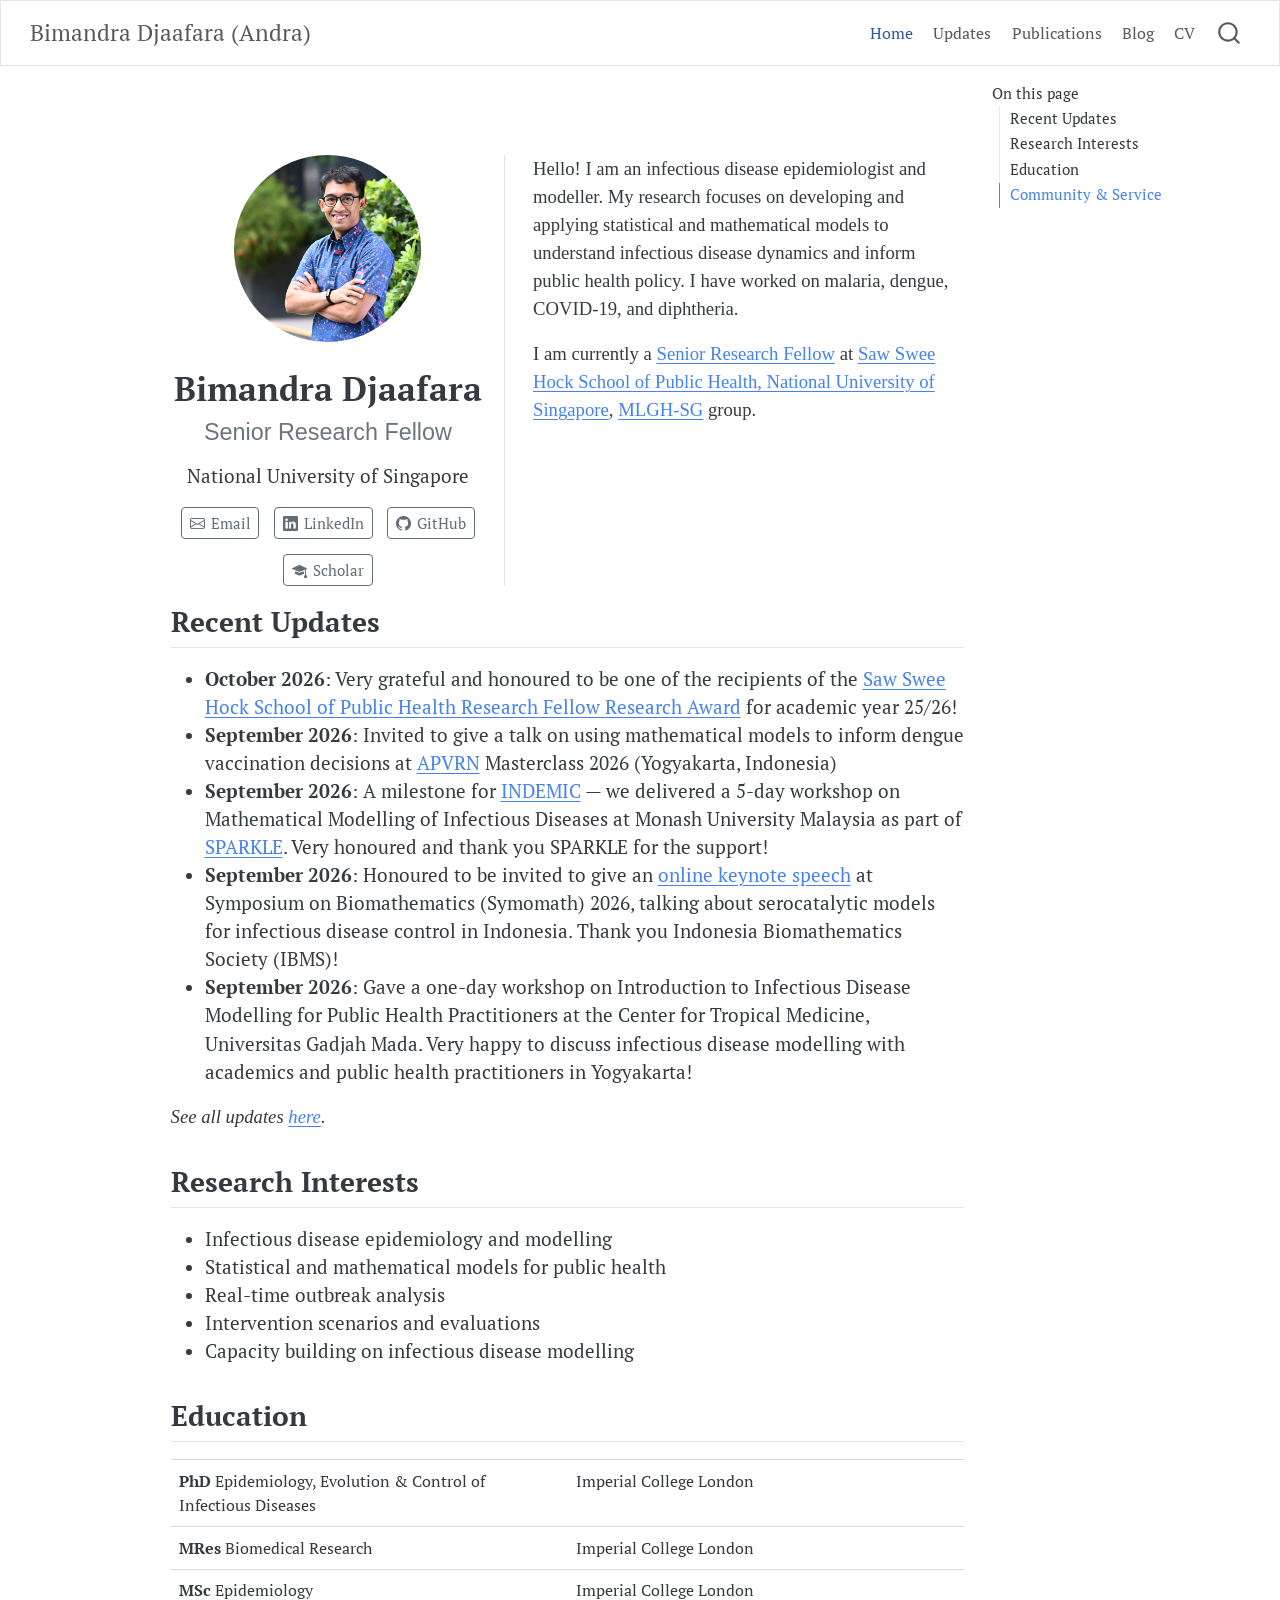
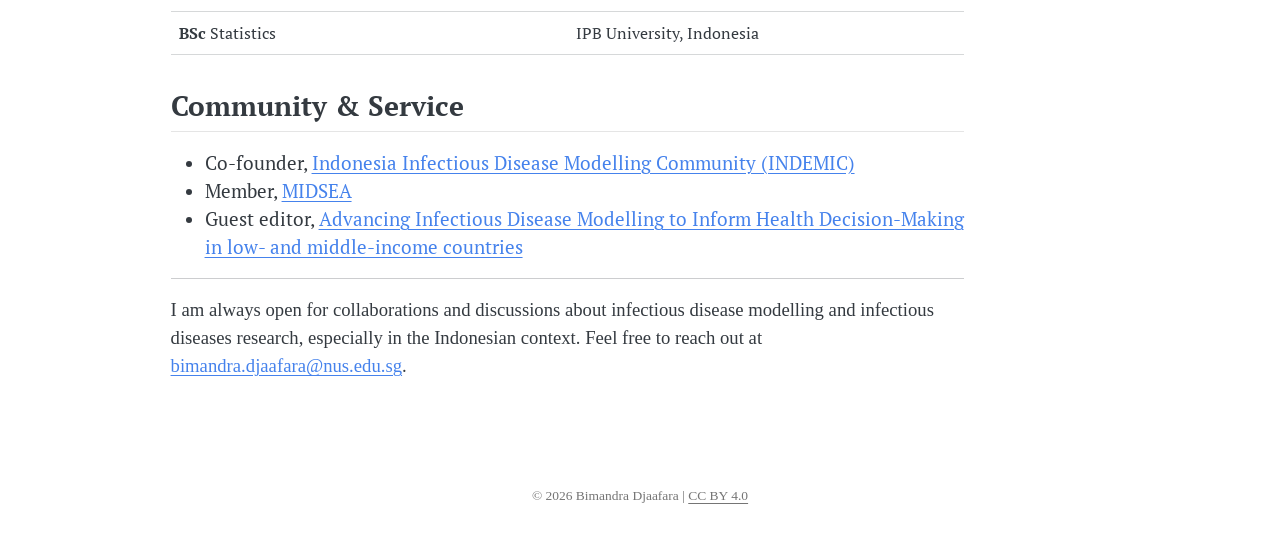
==== commit e960f30b: "update oct 7" ====
--- a/docs/index.html
+++ b/docs/index.html
@@ -182,18 +182,18 @@
   </div>
   <div class="about-contents"><div id="ppc">
 <p>Hello! I am an infectious disease epidemiologist and modeller. My research focuses on developing and applying statistical and mathematical models to understand infectious disease dynamics and inform public health policy. I have worked on malaria, dengue, COVID-19, and diphtheria.</p>
-<p>I am currently a Senior Research Fellow at <a href="https://sph.nus.edu.sg/">Saw Swee Hock School of Public Health, National University of Singapore</a>, <a href="https://mlgh-sg.com/">MLGH-SG</a> group.</p>
+<p>I am currently a <a href="https://sph.nus.edu.sg/faculty-directory/djaafara-bimandra-adiputra/">Senior Research Fellow</a> at <a href="https://sph.nus.edu.sg/">Saw Swee Hock School of Public Health, National University of Singapore</a>, <a href="https://mlgh-sg.com/">MLGH-SG</a> group.</p>
 </div></div>
 </div>
 
 <section id="recent-updates" class="level2">
 <h2 data-anchor-id="recent-updates">Recent Updates</h2>
 <ul>
+<li><strong>October 2026</strong>: Very grateful and honoured to be one of the recipients of the <a href="https://lnkd.in/p/dvK4vkQx">Saw Swee Hock School of Public Health Research Fellow Research Award</a> for academic year 25/26!</li>
 <li><strong>September 2026</strong>: Invited to give a talk on using mathematical models to inform dengue vaccination decisions at <a href="https://www.mcri.edu.au/research/projects/apvrn">APVRN</a> Masterclass 2026 (Yogyakarta, Indonesia)</li>
 <li><strong>September 2026</strong>: A milestone for <a href="https://www.indemic.id/">INDEMIC</a> — we delivered a 5-day workshop on Mathematical Modelling of Infectious Diseases at Monash University Malaysia as part of <a href="https://sparkle.mccml.my/">SPARKLE</a>. Very honoured and thank you SPARKLE for the support!</li>
 <li><strong>September 2026</strong>: Honoured to be invited to give an <a href="https://pohalaa.ung.ac.id/symomath/scheduled/2026">online keynote speech</a> at Symposium on Biomathematics (Symomath) 2026, talking about serocatalytic models for infectious disease control in Indonesia. Thank you Indonesia Biomathematics Society (IBMS)!</li>
 <li><strong>September 2026</strong>: Gave a one-day workshop on Introduction to Infectious Disease Modelling for Public Health Practitioners at the Center for Tropical Medicine, Universitas Gadjah Mada. Very happy to discuss infectious disease modelling with academics and public health practitioners in Yogyakarta!</li>
-<li><strong>August 2026</strong>: Invited to give a guest lecture on Bayesian Thinking and Analysis for Health Research at Faculty of Medicine, Public Health and Nursing, Universitas Gadjah Mada</li>
 </ul>
 <p><em>See all updates <a href="./news.html">here</a>.</em></p>
 </section>
